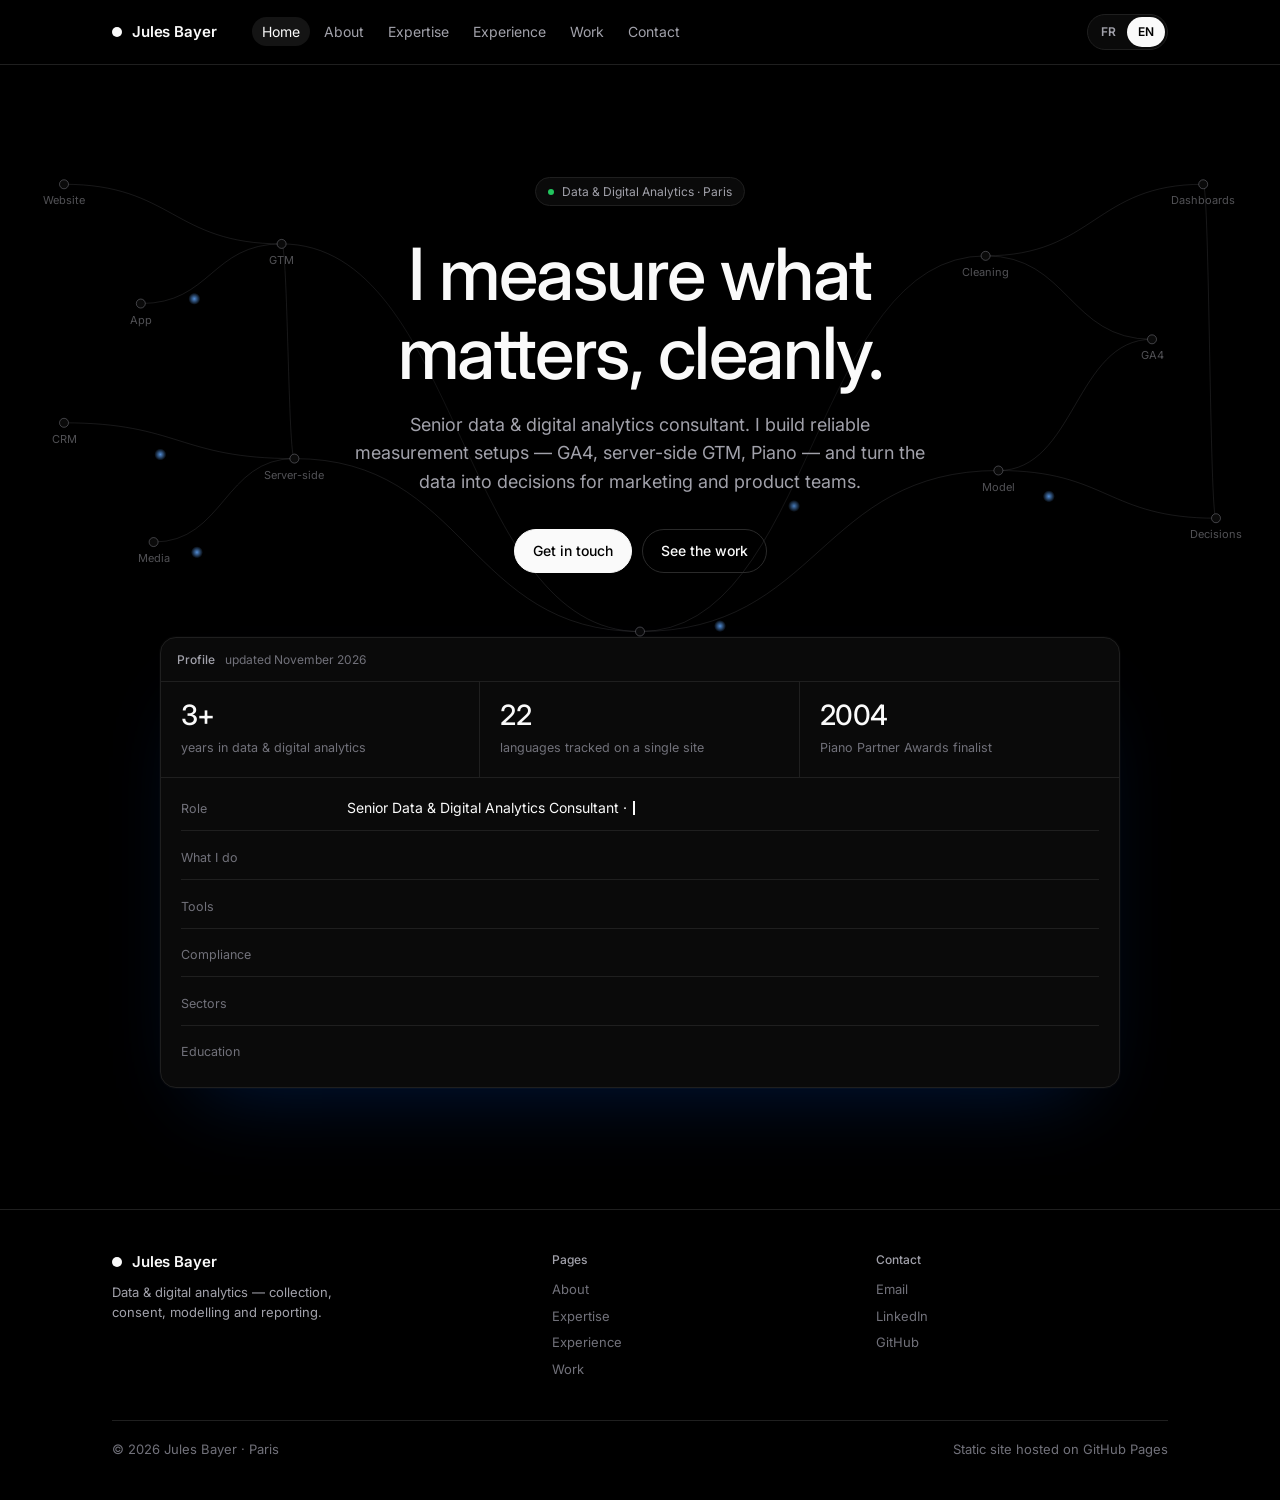
==== index.html @ 244208fe "À propos : explosion de poudre blanche façon Holi Co-Authored-By: Claude Opus 5.5 <noreply@anthropic" ====
<!DOCTYPE html>
<html lang="fr" data-lang="fr">
<head>
<meta charset="utf-8">
<meta name="theme-color" content="#000000">
<meta name="viewport" content="width=device-width, initial-scale=1">
<title>Jules Bayer — Data & Digital Analytics</title>
<meta name="description" content="Jules Bayer, consultant senior Data & Digital Analytics à Paris. GA4, GTM server-side, Piano Analytics, BigQuery, Consent Mode.">
<link rel="preconnect" href="https://fonts.googleapis.com">
<link rel="preconnect" href="https://fonts.gstatic.com" crossorigin>
<link href="https://fonts.googleapis.com/css2?family=Inter:wght@400;500;600&family=JetBrains+Mono:wght@400;500&display=swap" rel="stylesheet">

<style>
  :root{
    --bg:#000; --bg-2:#0a0a0a; --card:#101010; --line:#1f1f1f; --line-2:#2a2a2a;
    --ink:#fafafa; --ink-2:#a1a1aa; --ink-3:#71717a; --accent:#0062FF;
    --font:"Inter",ui-sans-serif,system-ui,-apple-system,"Segoe UI",sans-serif;
    --mono:"JetBrains Mono",ui-monospace,Menlo,monospace;
    --r:16px; --r-sm:10px;
  }
  *{box-sizing:border-box}
  html{scroll-behavior:auto}
  body{margin:0;background:var(--bg);color:var(--ink);font-family:var(--font);font-size:15px;line-height:1.6;-webkit-font-smoothing:antialiased}
  a{color:inherit}
  :focus-visible{outline:2px solid var(--ink);outline-offset:3px;border-radius:4px}
  [data-lang="fr"] .en{display:none !important}
  [data-lang="en"] .fr{display:none !important}

  h1,h2,h3{margin:0;font-weight:500;letter-spacing:-.02em;line-height:1.1}
  h2{font-size:40px;margin-bottom:12px}
  h3{font-size:17px;letter-spacing:-.01em;line-height:1.3}
  p{margin:0 0 14px;max-width:60ch;color:var(--ink-2)}
  .view>p.lead,.sub{font-size:17px;color:var(--ink-2);max-width:56ch;margin-bottom:48px}

  /* layout */
  .site{min-height:100vh;display:flex;flex-direction:column}
  .site>main{flex:1;display:flex}
  .in{max-width:1120px;width:100%;margin:0 auto;padding:0 32px}
  .top{position:sticky;top:0;z-index:10;background:rgba(0,0,0,.8);backdrop-filter:blur(12px);border-bottom:1px solid var(--line)}
  .top .in{height:64px;display:flex;align-items:center;gap:28px}
  .brand{font-weight:600;font-size:15px;letter-spacing:-.01em;display:flex;align-items:center;gap:10px}
  .brand a{text-decoration:none}
  .brand .dot{width:10px;height:10px;border-radius:50%;background:var(--ink)}
  .brand small{display:none}
  .top nav{margin-left:8px}
  nav ul{list-style:none;margin:0;padding:0;display:flex;gap:4px}
  nav a{text-decoration:none;font-size:14px;color:var(--ink-2);padding:6px 10px;border-radius:999px}
  nav a:hover{color:var(--ink);background:var(--bg-2)}
  nav a[aria-current]{color:var(--ink);background:#141414}
  .top .lang{margin-left:auto}
  .lang{display:inline-flex;border:1px solid var(--line);border-radius:999px;padding:2px;background:var(--bg-2)}
  .lang button{font:inherit;font-size:12px;font-weight:600;border:0;background:transparent;padding:5px 11px;border-radius:999px;cursor:pointer;color:var(--ink-2)}
  .lang button[aria-pressed="true"]{background:var(--ink);color:#000}
  .burger{display:none;background:none;border:1px solid var(--line);color:var(--ink);font:inherit;font-size:13px;padding:6px 12px;border-radius:999px;cursor:pointer}
  .rail-foot{display:none}

  .view{display:none;max-width:1120px;width:100%;margin:0 auto;padding:88px 32px 120px}
  .view.on{display:block;animation:fade .25s ease}
  @keyframes fade{from{opacity:0;transform:translateY(4px)}to{opacity:1;transform:none}}
  @media (prefers-reduced-motion:reduce){.view.on{animation:none}}

  /* buttons */
  .btn{display:inline-flex;align-items:center;text-decoration:none;font-weight:500;font-size:14px;padding:10px 18px;border-radius:999px;border:1px solid var(--line-2);color:var(--ink);background:transparent;transition:background .15s,border-color .15s}
  .btn:hover{border-color:#3a3a3a;background:var(--bg-2)}
  .btn.primary{background:var(--ink);color:#000;border-color:var(--ink)}
  .btn.primary:hover{background:#e4e4e7;border-color:#e4e4e7}
  .cta{display:flex;gap:10px;flex-wrap:wrap;justify-content:center}

  /* hero (home) */
  .hero{display:flex;flex-direction:column;align-items:center;text-align:center;padding-top:24px}
  .hero h1{font-size:clamp(40px,6vw,72px);max-width:16ch;margin-bottom:18px}
  .hero .lede{font-size:18px;max-width:52ch;margin:0 auto 32px;color:var(--ink-2)}
  .eyebrow{display:inline-flex;align-items:center;gap:8px;font-size:12px;color:var(--ink-2);border:1px solid var(--line);border-radius:999px;padding:4px 12px;margin-bottom:28px;background:var(--bg-2)}
  .eyebrow i{width:6px;height:6px;border-radius:50%;background:#22c55e;display:inline-block}

  /* arrival cascade (first visit only) */
  .intro .hero .eyebrow,.intro .hero h1,.intro .hero .lede,.intro .hero .cta,.intro .hero .product{opacity:0;transform:translateY(14px);animation:cascade .6s cubic-bezier(.2,.7,.2,1) forwards}
  .intro .hero .product{transform:translateY(24px) scale(.985)}
  .intro .hero .eyebrow{animation-delay:.05s}.intro .hero h1{animation-delay:.15s}.intro .hero .lede{animation-delay:.28s}.intro .hero .cta{animation-delay:.38s}.intro .hero .product{animation-delay:.5s}
  @keyframes cascade{to{opacity:1;transform:none}}
  @media (prefers-reduced-motion:reduce){.intro .hero *{animation:none !important;opacity:1 !important;transform:none !important}}
  /* product card = dataLayer console + metric tiles */
  .product{margin:64px auto 0;width:100%;max-width:960px;background:var(--bg-2);border:1px solid var(--line);border-radius:var(--r);overflow:hidden;text-align:left;box-shadow:0 0 0 1px rgba(255,255,255,.02),0 40px 80px -40px rgba(0,98,255,.25)}
  .product .head{display:flex;align-items:center;gap:10px;padding:12px 16px;border-bottom:1px solid var(--line);font-size:12px;color:var(--ink-3)}
  .product .head b{color:var(--ink-2);font-weight:500}
  .product .head .pill{margin-left:auto;border:1px solid var(--line-2);border-radius:999px;padding:2px 9px;color:#22c55e}
  .facts{display:grid;grid-template-columns:repeat(3,1fr);border-bottom:1px solid var(--line);margin:0;padding:0;background:transparent}
  .fact{padding:18px 20px;border-right:1px solid var(--line)}
  .fact:last-child{border-right:0}
  .fact b{display:block;font-size:28px;font-weight:500;letter-spacing:-.02em;line-height:1.1;margin-bottom:4px;font-family:var(--font)}
  .fact span{font-size:12.5px;color:var(--ink-3)}
  .console{margin:0;background:transparent;border:0;border-radius:0;padding:18px 20px;font-family:var(--mono);font-size:12.5px;line-height:1.75;color:#d4d4d8}
  .console .bar{display:none}
  .console .line{white-space:pre-wrap;word-break:break-word;opacity:0;transform:translateY(4px);transition:opacity .35s,transform .35s}
  .console .line.on{opacity:1;transform:none}
  .console .k{color:#7dd3fc}.console .s{color:#e4e4e7}.console .n{color:#fbbf24}.console .c{color:#52525b}
  @media (prefers-reduced-motion:reduce){.console .line{opacity:1;transform:none;transition:none}}

  .feed{padding:8px 20px 14px}
  .row{display:grid;grid-template-columns:150px 1fr;gap:16px;padding:11px 0;border-bottom:1px solid var(--line);font-size:14px;align-items:baseline}
  .row:last-child{border-bottom:0}
  .lab{color:var(--ink-3);font-size:12.5px}
  .val{color:var(--ink);min-height:1.4em}
  .val .caret::after{content:"";display:inline-block;width:2px;height:1em;background:var(--ink);vertical-align:-2px;margin-left:2px;animation:blink 1s steps(2) infinite}
  @keyframes blink{50%{opacity:0}}
  @media (max-width:860px){.row{grid-template-columns:1fr;gap:2px}}
  /* generic cards & grids */
  .skills,.projects{display:grid;grid-template-columns:1fr 1fr;gap:14px}
  .skill,.proj{background:var(--bg-2);border:1px solid var(--line);border-radius:var(--r);padding:24px;display:flex;flex-direction:column;gap:10px}
  .skill p,.proj p{font-size:14px;margin:0}
  .proj.feat{grid-column:1/-1;background:linear-gradient(180deg,#0e0e0e,#0a0a0a)}
  .proj .stack{font-family:var(--mono);font-size:11.5px;color:var(--ink-3);margin-top:auto;padding-top:8px}
  .tags{display:flex;flex-wrap:wrap;gap:6px;list-style:none;margin:4px 0 0;padding:0}
  .tags li{font-size:12px;font-weight:500;padding:4px 10px;border:1px solid var(--line);border-radius:999px;color:var(--ink-2);background:#000}
  .tags li.hi{border-color:#3a3a3a;color:var(--ink);background:#141414}

  /* work timeline as list rows */
  .work{display:flex;flex-direction:column;border:1px solid var(--line);border-radius:var(--r);overflow:hidden;background:var(--bg-2)}
  .job{display:grid;grid-template-columns:170px 1fr;gap:20px;padding:24px;border-bottom:1px solid var(--line)}
  .job:last-child{border-bottom:0}
  .job time{font-size:13px;color:var(--ink-3);padding-top:3px}
  .job .org{color:var(--ink-3);font-weight:400}
  .job ul{margin:10px 0 0;padding-left:16px;color:var(--ink-2);font-size:14px}
  .job li{margin-bottom:5px;max-width:62ch}

  h3.sub{font-size:20px;font-weight:500;margin:48px 0 16px}
  .langs{margin-top:20px;font-size:14px}
  /* page backgrounds */
  .site>main{position:relative;overflow-x:clip}
  .site>main>.view{position:relative;z-index:1}
  #flow{position:absolute;left:0;top:0;width:100%;z-index:0;pointer-events:none;opacity:0;transition:opacity .8s ease}
  body[data-page="home"] #flow{opacity:1}
  #flow-mask{position:absolute;left:0;top:0;width:100%;z-index:0;pointer-events:none;background:radial-gradient(ellipse 34% 55% at 50% 45%,rgba(0,0,0,.85),rgba(0,0,0,0) 75%);display:none}
  body[data-page="home"] #flow-mask{display:block}
  .site>main::before{content:"";position:absolute;inset:0;z-index:0;pointer-events:none;opacity:0;transition:opacity .5s ease;
    background-image:linear-gradient(rgba(255,255,255,.045) 1px,transparent 1px),linear-gradient(90deg,rgba(255,255,255,.045) 1px,transparent 1px);
    background-size:64px 64px;background-position:center top;
    -webkit-mask-image:radial-gradient(ellipse 75% 55% at 50% 0%,#000 25%,transparent 75%);mask-image:radial-gradient(ellipse 75% 55% at 50% 0%,#000 25%,transparent 75%)}
  .site>main::after{content:"";position:absolute;left:0;right:0;top:0;height:420px;z-index:0;pointer-events:none;opacity:0;transition:opacity .5s ease;
    background:radial-gradient(ellipse 50% 70% at 50% 0%,rgba(255,255,255,.06),transparent 70%)}
  body[data-page="expertises"] .site>main::before,body[data-page="parcours"] .site>main::before,body[data-page="realisations"] .site>main::before,body[data-page="contact"] .site>main::before,
  body[data-page="expertises"] .site>main::after,body[data-page="parcours"] .site>main::after,body[data-page="realisations"] .site>main::after,body[data-page="contact"] .site>main::after{opacity:1}

  /* about: white paint burst */
  .about-grid{display:grid;grid-template-columns:1.05fr .95fr;gap:56px;align-items:center}
  .splash{position:relative;aspect-ratio:1;width:100%}
  .splash canvas{position:absolute;left:-22%;top:-22%;width:144%;height:144%;display:block}
  .splash-wrap{position:relative;justify-self:end;width:100%;max-width:460px;margin-top:48px}
  @media (max-width:860px){.about-grid{grid-template-columns:1fr;gap:24px}.splash-wrap{justify-self:center;max-width:320px;order:-1}}
  /* contact */
  .contact p{font-size:20px;color:var(--ink);max-width:40ch}
  .links{list-style:none;margin:28px 0 0;padding:0;display:flex;flex-wrap:wrap;gap:10px}
  .links li a{display:inline-flex;text-decoration:none;font-size:14px;padding:10px 16px;border:1px solid var(--line-2);border-radius:999px;color:var(--ink)}
  .links li a:hover{background:var(--bg-2)}

  .todo{border:1px dashed #3f3f46;color:#a1a1aa;padding:1px 6px;border-radius:6px;font-size:.9em}

  /* footer */
  .foot{border-top:1px solid var(--line);background:#000}
  .foot .in{padding:40px 32px;display:grid;grid-template-columns:1.4fr 1fr 1fr;gap:32px;font-size:13px;color:var(--ink-3)}
  .foot h4{margin:0 0 10px;font-size:12px;font-weight:500;color:var(--ink-2)}
  .foot ul{list-style:none;margin:0;padding:0;display:flex;flex-direction:column;gap:6px}
  .foot a{color:var(--ink-3);text-decoration:none}
  .foot a:hover{color:var(--ink)}
  .foot .brand{margin-bottom:8px;color:var(--ink)}
  .foot .copy{grid-column:1/-1;border-top:1px solid var(--line);padding-top:18px;margin-top:8px;display:flex;justify-content:space-between;flex-wrap:wrap;gap:8px}

  @media (max-width:860px){
    .top .in{gap:12px}
    .burger{display:block;margin-left:auto}
    .top nav{display:none;width:100%;order:4;padding-bottom:12px}
    .top nav.open{display:block}
    .top nav ul{flex-direction:column;gap:2px}
    .top .lang{margin-left:0;order:3}
    .top .in{height:auto;min-height:64px;flex-wrap:wrap;padding-top:12px;padding-bottom:0}
    .view{padding:56px 20px 80px}
    h2{font-size:32px}
    .skills,.projects{grid-template-columns:1fr}
    .proj.feat{grid-column:auto}
    .facts{grid-template-columns:1fr}
    .fact{border-right:0;border-bottom:1px solid var(--line)}
    .job{grid-template-columns:1fr;gap:6px}
    .foot .in{grid-template-columns:1fr 1fr}
  }
</style>

</head>
<body>
<div class="site">
  <header class="top">
    <div class="in">
      <div class="brand"><span class="dot"></span><a href="#home">Jules Bayer</a></div>
      <button class="burger" type="button" aria-label="Menu" aria-expanded="false">Menu</button>
      <nav aria-label="Pages">
        <ul>
          <li><a href="#home"><span class="fr">Accueil</span><span class="en">Home</span></a></li>
          <li><a href="#about"><span class="fr">À propos</span><span class="en">About</span></a></li>
          <li><a href="#expertises"><span class="fr">Expertises</span><span class="en">Expertise</span></a></li>
          <li><a href="#parcours"><span class="fr">Parcours</span><span class="en">Experience</span></a></li>
          <li><a href="#realisations"><span class="fr">Réalisations</span><span class="en">Work</span></a></li>
          <li><a href="#contact">Contact</a></li>
        </ul>
      </nav>
      <div class="lang" role="group" aria-label="Langue / Language">
        <button type="button" data-set="fr" aria-pressed="true">FR</button>
        <button type="button" data-set="en" aria-pressed="false">EN</button>
      </div>
    </div>
  </header>

  <main>
    <canvas id="flow" aria-hidden="true"></canvas><div id="flow-mask" aria-hidden="true"></div>
    <section class="view hero-view" id="home">
      <div class="hero">
        <span class="eyebrow"><i></i>Data & Digital Analytics · Paris</span>
        <h1 class="fr">Je mesure ce qui compte, proprement.</h1>
        <h1 class="en">I measure what matters, cleanly.</h1>
        <p class="lede fr">Consultant senior en data & digital analytics. Je conçois des dispositifs de collecte fiables — GA4, GTM server-side, Piano — et je transforme les données en décisions pour les équipes marketing et produit.</p>
        <p class="lede en">Senior data & digital analytics consultant. I build reliable measurement setups — GA4, server-side GTM, Piano — and turn the data into decisions for marketing and product teams.</p>
        <div class="cta">
          <a class="btn primary" href="#contact"><span class="fr">Me contacter</span><span class="en">Get in touch</span></a>
          <a class="btn" href="#realisations"><span class="fr">Voir les réalisations</span><span class="en">See the work</span></a>
        </div>
        <div class="product">
          <div class="head"><b class="fr">Profil</b><b class="en">Profile</b><span class="fr">mis à jour novembre 2026</span><span class="en">updated November 2026</span></div>
          <div class="facts">
        <div class="fact"><b>3+</b><span class="fr">années en data & digital analytics</span><span class="en">years in data & digital analytics</span></div>
        <div class="fact"><b>22</b><span class="fr">langues trackées sur un même site</span><span class="en">languages tracked on a single site</span></div>
        <div class="fact"><b>2026</b><span class="fr">finaliste Piano Partner Awards</span><span class="en">Piano Partner Awards finalist</span></div>
      </div>
          <div class="feed" aria-label="Profil">
            <div class="row"><span class="lab"><span class="fr">Poste</span><span class="en">Role</span></span><span class="val"><span class="fr">Consultant senior Data & Digital Analytics · Havas Business Science, Paris</span><span class="en">Senior Data & Digital Analytics Consultant · Havas Business Science, Paris</span></span></div>
            <div class="row"><span class="lab"><span class="fr">Ce que je fais</span><span class="en">What I do</span></span><span class="val"><span class="fr">Je mets en place la mesure des sites et campagnes, et je la rends fiable</span><span class="en">I set up website and campaign measurement, and make it reliable</span></span></div>
            <div class="row"><span class="lab"><span class="fr">Outils</span><span class="en">Tools</span></span><span class="val"><span class="fr">Google Analytics 4, Google Tag Manager (client et serveur), Piano Analytics, BigQuery, Looker Studio</span><span class="en">Google Analytics 4, Google Tag Manager (client and server), Piano Analytics, BigQuery, Looker Studio</span></span></div>
            <div class="row"><span class="lab"><span class="fr">Conformité</span><span class="en">Compliance</span></span><span class="val"><span class="fr">Gestion du consentement (RGPD) avec OneTrust, Didomi, Axeptio</span><span class="en">Consent management (GDPR) with OneTrust, Didomi, Axeptio</span></span></div>
            <div class="row"><span class="lab"><span class="fr">Secteurs</span><span class="en">Sectors</span></span><span class="val"><span class="fr">Automobile, ameublement, e-commerce, logistique, finance, service public</span><span class="en">Automotive, home furnishing, e-commerce, logistics, finance, public services</span></span></div>
            <div class="row"><span class="lab"><span class="fr">Formation</span><span class="en">Education</span></span><span class="val"><span class="fr">MSc AI for Business Transformation · SKEMA Business School & ESIEA</span><span class="en">MSc in AI for Business Transformation · SKEMA Business School & ESIEA</span></span></div>
          </div>
        </div>
      </div>
    </section>
    <section class="view" id="about">
      <div class="about-grid">
        <div>
          <h2 class="fr">À propos</h2><h2 class="en">About</h2>
      <p class="fr">Consultant en digital analytics chez Havas Business Science, j'accompagne des marques dans la mesure et l'optimisation de leur performance digitale : de l'implémentation du tracking (GA4, GTM, Piano) à la modélisation des données (BigQuery, Python) et à la visualisation des KPIs (Looker Studio).</p>
      <p class="en">Digital analytics consultant at Havas Business Science, I help brands measure and improve their digital performance: from tracking implementation (GA4, GTM, Piano) to data modelling (BigQuery, Python) and KPI dashboards (Looker Studio).</p>
      <p class="fr">Ce qui m'anime : rendre une donnée marketing assez fiable pour qu'on puisse prendre une décision dessus — et le prouver, par exemple avec des tests d'incrémentalité plutôt que des corrélations.</p>
      <p class="en">What drives me: making marketing data trustworthy enough to act on — and proving it, with incrementality tests rather than correlations.</p>
      <p class="fr">Avant Havas, j'ai été data analyst et ingénieur big data chez Bouygues Telecom (pipelines PySpark et Airflow, supervision du trafic réseau), après des expériences de business analyst à Bruxelles et de data analyst à Paris.</p>
      <p class="en">Before Havas, I was a data analyst and big data engineer at Bouygues Telecom (PySpark and Airflow pipelines, network traffic monitoring), after roles as a business analyst in Brussels and a data analyst in Paris.</p>
        </div>
        <div class="splash-wrap" aria-hidden="true">
          <div class="splash"><canvas id="paint"></canvas></div>
        </div>
      </div>
    </section>
    <section class="view" id="expertises">
      <h2 class="fr">Expertises</h2><h2 class="en">Expertise</h2>
      <div class="skills">
        <div class="skill">
          <h3 class="fr">Collecte & tagging</h3><h3 class="en">Collection & tagging</h3>
          <p class="fr">Plans de taggage, dataLayer, sites multilingues, infrastructure server-side sur GCP ou Addingwell, automatisation de l'implémentation en Apps Script.</p>
          <p class="en">Tagging plans, dataLayer design, multilingual sites, server-side infrastructure on GCP or Addingwell, implementation automated with Apps Script.</p>
          <ul class="tags"><li>GTM</li><li class="hi">GTM server-side</li><li>Addingwell</li><li>Tag Gateway</li><li>Apps Script</li><li>JavaScript</li></ul>
        </div>
        <div class="skill">
          <h3 class="fr">Consentement & conformité</h3><h3 class="en">Consent & compliance</h3>
          <p class="fr">Consent Mode v2, intégration de CMP, mesure exemptée de consentement, API de conversion Meta et TikTok, sensibilisation des équipes au RGPD.</p>
          <p class="en">Consent Mode v2, CMP integration, consent-exempt measurement, Meta and TikTok conversion APIs, GDPR guidance for client teams.</p>
          <ul class="tags"><li class="hi">Consent Mode v2</li><li>OneTrust</li><li>Didomi</li><li>Axeptio</li><li>Meta CAPI</li><li>TikTok Events API</li></ul>
        </div>
        <div class="skill">
          <h3 class="fr">Analyse & modélisation</h3><h3 class="en">Analysis & modelling</h3>
          <p class="fr">Exports GA4 vers BigQuery, nettoyage SQL, pipelines Python et GCP, mesure d'impact par tests d'incrémentalité.</p>
          <p class="en">GA4 to BigQuery exports, SQL data cleaning, Python and GCP pipelines, impact measurement through incrementality tests.</p>
          <ul class="tags"><li>GA4 360</li><li>Piano Analytics</li><li>Matomo</li><li class="hi">BigQuery</li><li>SQL</li><li>Python</li><li>PySpark</li><li>Airflow</li></ul>
        </div>
        <div class="skill">
          <h3 class="fr">Restitution & pilotage</h3><h3 class="en">Reporting & steering</h3>
          <p class="fr">Dashboards de funnels, sessions, navigation et attribution des campagnes médias ; suivi du ROAS ; vulgarisation des résultats pour les équipes marketing.</p>
          <p class="en">Dashboards for funnels, sessions, navigation and media attribution; ROAS tracking; results explained in plain terms to marketing teams.</p>
          <ul class="tags"><li>Looker Studio</li><li>Superset</li><li>Google Ads</li><li>Campaign Manager</li><li>Meta / TikTok</li></ul>
        </div>
      </div>
    </section>
    <section class="view" id="parcours">
      <h2 class="fr">Parcours</h2><h2 class="en">Experience</h2>
      <div class="work">
        <article class="job">
          <time><span class="fr">2024 — aujourd'hui</span><span class="en">2024 — present</span></time>
          <div>
            <h3><span class="fr">Consultant senior Data & Digital Analytics</span><span class="en">Senior Data & Digital Analytics Consultant</span> <span class="org">· Havas Business Science, Puteaux</span></h3>
            <ul>
              <li class="fr">Implémentation d'outils analytics (GA4, Matomo, Piano Analytics) via plans de taggage et GTM client et server-side : parcours, funnels de conversion, performance des campagnes.</li>
              <li class="en">Analytics implementation (GA4, Matomo, Piano Analytics) through tagging plans and client- and server-side GTM: user journeys, conversion funnels, campaign performance.</li>
              <li class="fr">Intégration des pixels et API de conversion publicitaires (Meta, TikTok, Campaign Manager) pour le suivi du ROAS et l'attribution.</li>
              <li class="en">Ad pixel and conversion API integration (Meta, TikTok, Campaign Manager) for ROAS tracking and attribution.</li>
              <li class="fr">Pipelines Python et GCP, nettoyage des données dans BigQuery (SQL) avant les dashboards Looker Studio.</li>
              <li class="en">Python and GCP pipelines, BigQuery (SQL) data cleaning ahead of Looker Studio dashboards.</li>
              <li class="fr">Automatisations Python et Apps Script pour accélérer l'implémentation GTM et GA4.</li>
              <li class="en">Python and Apps Script automations to speed up GTM and GA4 implementation.</li>
              <li class="fr">Déploiement de CMP (OneTrust, Axeptio, Didomi) et accompagnement des clients sur le RGPD.</li>
              <li class="en">CMP deployment (OneTrust, Axeptio, Didomi) and GDPR guidance for clients.</li>
              <li class="fr">Projet Piano Analytics finaliste aux Piano Partner Awards 2026.</li>
              <li class="en">Piano Analytics project shortlisted at the Piano Partner Awards 2026.</li>
            </ul>
          </div>
        </article>
        <article class="job">
          <time><span class="fr">Mai — oct. 2023</span><span class="en">May — Oct 2023</span></time>
          <div>
            <h3><span class="fr">Data Analyst / Ingénieur Big Data</span><span class="en">Data Analyst / Big Data Engineer</span> <span class="org">· Bouygues Telecom, Paris</span></h3>
            <ul>
              <li class="fr">Dashboards Superset et Redash pour surveiller le trafic réseau B2B et B2C et anticiper les saturations.</li>
              <li class="en">Superset and Redash dashboards to monitor B2B and B2C network traffic and anticipate saturation.</li>
              <li class="fr">Pipelines ETL (PySpark, Airflow) alimentant des tables SQL en temps réel, sur des millions de lignes par jour.</li>
              <li class="en">ETL pipelines (PySpark, Airflow) feeding SQL tables in real time, millions of rows a day.</li>
            </ul>
          </div>
        </article>
        <article class="job">
          <time><span class="fr">Août — déc. 2021</span><span class="en">Aug — Dec 2021</span></time>
          <div>
            <h3><span class="fr">Business Analyst</span><span class="en">Business Analyst</span> <span class="org">· Vadis Technologies, Bruxelles</span></h3>
            <ul>
              <li class="fr">Étude de marché concurrentielle et création de KPIs prédictifs de faillite.</li>
              <li class="en">Competitive market study and predictive bankruptcy KPIs.</li>
              <li class="fr">Tests produit, détection de bugs et propositions de correctifs.</li>
              <li class="en">Product testing, bug detection and fix proposals.</li>
            </ul>
          </div>
        </article>
        <article class="job">
          <time><span class="fr">Janv. — juin 2021</span><span class="en">Jan — Jun 2021</span></time>
          <div>
            <h3><span class="fr">Data Analyst</span><span class="en">Data Analyst</span> <span class="org">· iNex Circular, Paris</span></h3>
            <ul>
              <li class="fr">Pipelines Airflow, extraction SQL et transformation Python pour des KPIs prédictifs de production de déchets.</li>
              <li class="en">Airflow pipelines, SQL extraction and Python transformation for predictive waste-production KPIs.</li>
              <li class="fr">Tableaux de bord Tableau.</li>
              <li class="en">Tableau dashboards.</li>
            </ul>
          </div>
        </article>
      </div>
      <h3 class="sub fr">Formation</h3><h3 class="sub en">Education</h3>
      <div class="work">
        <article class="job">
          <time><span class="fr">2022 — 2023</span><span class="en">2022 — 2023</span></time>
          <div>
            <h3><span class="fr">MSc AI for Business Transformation</span><span class="en">MSc in AI for Business Transformation</span> <span class="org">· SKEMA Business School & ESIEA, Paris</span></h3>
          </div>
        </article>
        <article class="job">
          <time><span class="fr">2022</span><span class="en">2022</span></time>
          <div>
            <h3><span class="fr">Échange universitaire</span><span class="en">Exchange semester</span> <span class="org">· NC State University, Raleigh (États-Unis)</span></h3>
          </div>
        </article>
        <article class="job">
          <time><span class="fr">2019 — 2023</span><span class="en">2019 — 2023</span></time>
          <div>
            <h3><span class="fr">Programme Grande École</span><span class="en">Master in Management (PGE)</span> <span class="org">· SKEMA Business School</span></h3>
          </div>
        </article>
        <article class="job">
          <time><span class="fr">2017 — 2019</span><span class="en">2017 — 2019</span></time>
          <div>
            <h3><span class="fr">DUT Gestion des entreprises et des administrations</span><span class="en">DUT in Business Administration</span> <span class="org">· IUT de Sceaux, Université Paris-Saclay</span></h3>
          </div>
        </article>
      </div>
      <p class="langs fr">Langues : français (natif), anglais (TOEIC 910).</p>
      <p class="langs en">Languages: French (native), English (TOEIC 910).</p>
    </section>
    <section class="view" id="realisations">
      <h2 class="fr">Réalisations</h2><h2 class="en">Selected work</h2>
      <div class="projects">
        <article class="proj feat">
          <h3 class="fr">Constructeur automobile — taggage et tracking d'un site en 22 langues</h3>
          <h3 class="en">Car manufacturer — tagging and tracking a site in 22 languages</h3>
          <p class="fr">Un seul plan de taggage et un dataLayer commun déployés sur les 22 versions linguistiques du site, pour que chaque marché remonte les mêmes données.</p>
          <p class="en">One tagging plan and a shared dataLayer rolled out across the site's 22 language versions, so every market reports the same data.</p>
          <div class="stack">GTM · GA4 · dataLayer</div>
        </article>
        <article class="proj">
          <h3 class="fr">Enseigne d'ameublement — migration CAPI Meta et TikTok</h3>
          <h3 class="en">Home furnishing retailer — Meta and TikTok CAPI migration</h3>
          <p class="fr">Passage du suivi des conversions des pixels navigateur aux API de conversion Meta et TikTok, pour une remontée des ventes plus fiable vers les plateformes médias.</p>
          <p class="en">Moved conversion tracking from browser pixels to the Meta and TikTok conversion APIs, for more reliable sales data in the ad platforms.</p>
          <div class="stack">Meta CAPI · TikTok Events API · GTM server-side</div>
        </article>
        <article class="proj">
          <h3 class="fr">E-commerce de boissons — tracking server-side en un temps record</h3>
          <h3 class="en">Drinks e-commerce — server-side tracking in record time</h3>
          <p class="fr">Mise en place du tracking server-side sur Addingwell en très peu de temps, grâce à un processus d'automatisation en Apps Script qui accélère la configuration GTM.</p>
          <p class="en">Server-side tracking set up on Addingwell in very little time, thanks to an Apps Script automation process that speeds up GTM configuration.</p>
          <div class="stack">Addingwell · GTM server-side · Apps Script</div>
        </article>
        <article class="proj">
          <h3 class="fr">Groupe logistique — Piano Analytics exempté de consentement</h3>
          <h3 class="en">Logistics group — consent-exempt Piano Analytics</h3>
          <p class="fr">Configuration de Piano Analytics en mode exempté, conforme aux critères de la CNIL, pour mesurer l'audience sans dépendre du taux d'acceptation des cookies.</p>
          <p class="en">Piano Analytics configured in exempt mode, in line with CNIL criteria, to measure audience without depending on cookie consent rates.</p>
          <div class="stack">Piano Analytics · CMP · RGPD</div>
        </article>
        <article class="proj">
          <h3 class="fr">Pipeline BigQuery de nettoyage avant dashboard</h3>
          <h3 class="en">BigQuery cleaning pipeline ahead of dashboards</h3>
          <p class="fr">Pipeline SQL dans BigQuery qui nettoie et structure les données brutes avant leur restitution dans Looker Studio, pour des dashboards fiables.</p>
          <p class="en">SQL pipeline in BigQuery that cleans and structures raw data before it reaches Looker Studio, so dashboards can be trusted.</p>
          <div class="stack">BigQuery · SQL · Looker Studio</div>
        </article>
      </div>
    </section>
    <section class="view" id="contact">
      <h2>Contact</h2>
      <p class="fr">Un projet, une question sur une implémentation, un échange sur la mesure ? Écrivez-moi.</p>
      <p class="en">A project, a question about an implementation, or a chat about measurement? Write to me.</p>
      <ul class="links">
        <li><a href="mailto:bayerjules@yahoo.fr">bayerjules@yahoo.fr</a></li>
        <li><a href="https://www.linkedin.com/in/julesbayer/" target="_blank" rel="noopener">LinkedIn</a></li>
        <li><a href="https://github.com/jbaypro" target="_blank" rel="noopener">GitHub</a></li>
      </ul>
    </section>
  </main>

  <footer class="foot">
    <div class="in">
      <div>
        <div class="brand"><span class="dot"></span>Jules Bayer</div>
        <p class="fr" style="font-size:13px;max-width:34ch">Data & digital analytics — collecte, consentement, modélisation et restitution.</p>
        <p class="en" style="font-size:13px;max-width:34ch">Data & digital analytics — collection, consent, modelling and reporting.</p>
      </div>
      <div>
        <h4>Pages</h4>
        <ul>
          <li><a href="#about"><span class="fr">À propos</span><span class="en">About</span></a></li>
          <li><a href="#expertises"><span class="fr">Expertises</span><span class="en">Expertise</span></a></li>
          <li><a href="#parcours"><span class="fr">Parcours</span><span class="en">Experience</span></a></li>
          <li><a href="#realisations"><span class="fr">Réalisations</span><span class="en">Work</span></a></li>
        </ul>
      </div>
      <div>
        <h4>Contact</h4>
        <ul>
          <li><a href="mailto:bayerjules@yahoo.fr">Email</a></li>
          <li><a href="https://www.linkedin.com/in/julesbayer/" target="_blank" rel="noopener">LinkedIn</a></li>
          <li><a href="https://github.com/jbaypro" target="_blank" rel="noopener">GitHub</a></li>
        </ul>
      </div>
      <div class="copy"><span>© 2026 Jules Bayer · Paris</span><span class="fr">Site statique hébergé sur GitHub Pages</span><span class="en">Static site hosted on GitHub Pages</span></div>
    </div>
  </footer>
</div>

<script>
  // Language switch
  const root = document.documentElement;
  const buttons = document.querySelectorAll('.lang button');
  function setLang(l){
    root.dataset.lang = l; root.lang = l;
    buttons.forEach(b => b.setAttribute('aria-pressed', String(b.dataset.set === l)));
    try { localStorage.setItem('lang', l); } catch(e){}
  }
  buttons.forEach(b => b.addEventListener('click', () => setLang(b.dataset.set)));
  let saved = null;
  try { saved = localStorage.getItem('lang'); } catch(e){}
  if (!saved) saved = (navigator.language || 'fr').toLowerCase().startsWith('fr') ? 'fr' : 'en';
  setLang(saved);


  // ---------- Home: data-flow graph ----------
  const Flow = (() => {
    const cv = document.getElementById('flow'), mask = document.getElementById('flow-mask'), ctx = cv.getContext('2d');
    const reduce = matchMedia('(prefers-reduced-motion: reduce)').matches;
    let W=0,H=0,raf=null,nodes=[],edges=[],pk=[],running=false,showLabels=true;
    const L = {
      fr:{site:'Site web',app:'App',crm:'CRM',ads:'Médias',gtm:'GTM',sgtm:'Server-side',bq:'BigQuery',clean:'Nettoyage',model:'Modèle',dash:'Dashboards',ga4:'GA4',dec:'Décisions'},
      en:{site:'Website',app:'App',crm:'CRM',ads:'Media',gtm:'GTM',sgtm:'Server-side',bq:'BigQuery',clean:'Cleaning',model:'Model',dash:'Dashboards',ga4:'GA4',dec:'Decisions'}};
    const layout = [['site',.05,.20],['app',.11,.40],['crm',.05,.60],['ads',.12,.80],['gtm',.22,.30],['sgtm',.23,.66],['bq',.50,.95],
                    ['clean',.77,.32],['model',.78,.68],['dash',.94,.20],['ga4',.90,.46],['dec',.95,.76]];
    const E = [['site','gtm'],['app','gtm'],['crm','sgtm'],['ads','sgtm'],['gtm','sgtm'],['gtm','bq'],['sgtm','bq'],['bq','clean'],['bq','model'],['clean','dash'],['clean','ga4'],['model','ga4'],['model','dec'],['dash','dec']];
    function size(){
      const main = cv.parentElement, card = document.querySelector('#home .product');
      if (!card || !card.offsetParent) return;
      const DPR = Math.min(2, devicePixelRatio||1);
      W = main.clientWidth;
      H = Math.max(360, card.getBoundingClientRect().top - main.getBoundingClientRect().top + 24);
      cv.style.height = mask.style.height = H + 'px';
      cv.width = W*DPR; cv.height = H*DPR; ctx.setTransform(DPR,0,0,DPR,0,0);
      showLabels = W >= 900;
      const by = {};
      nodes = layout.map(([id,x,y]) => (by[id] = {id, x:x*W, y:y*H}));
      edges = E.map(([a,b]) => [by[a], by[b]]);
    }
    function point(a,b,t){ const mx=(a.x+b.x)/2,u=1-t; return [u*u*u*a.x+3*u*u*t*mx+3*u*t*t*mx+t*t*t*b.x, u*u*u*a.y+3*u*u*t*a.y+3*u*t*t*b.y+t*t*t*b.y]; }
    function draw(){
      ctx.clearRect(0,0,W,H);
      ctx.lineWidth = 1;
      for (const [a,b] of edges){ const mx=(a.x+b.x)/2; ctx.strokeStyle='rgba(161,161,170,.15)'; ctx.beginPath(); ctx.moveTo(a.x,a.y); ctx.bezierCurveTo(mx,a.y,mx,b.y,b.x,b.y); ctx.stroke(); }
      if (!reduce && Math.random() < .1) pk.push({e:edges[Math.floor(Math.random()*edges.length)], t:0, s:.005+Math.random()*.006});
      for (let i=pk.length-1;i>=0;i--){
        const p=pk[i]; p.t+=p.s; if (p.t>=1){ pk.splice(i,1); continue; }
        const [x,y]=point(p.e[0],p.e[1],p.t), g=ctx.createRadialGradient(x,y,0,x,y,6);
        g.addColorStop(0,'rgba(96,165,250,.85)'); g.addColorStop(1,'rgba(96,165,250,0)');
        ctx.fillStyle=g; ctx.beginPath(); ctx.arc(x,y,6,0,7); ctx.fill();
      }
      const lab = L[document.documentElement.dataset.lang] || L.fr;
      ctx.font='11px Inter, system-ui, sans-serif'; ctx.textAlign='center';
      for (const n of nodes){
        ctx.fillStyle='#0a0a0a'; ctx.strokeStyle='rgba(161,161,170,.38)'; ctx.beginPath(); ctx.arc(n.x,n.y,4.5,0,7); ctx.fill(); ctx.stroke();
        if (showLabels){ ctx.fillStyle='rgba(161,161,170,.5)'; ctx.fillText(lab[n.id], n.x, n.y+20); }
      }
    }
    function loop(){ draw(); raf = (running && !reduce && !document.hidden) ? requestAnimationFrame(loop) : null; }
    addEventListener('resize', () => { if (running){ size(); if (!raf) loop(); } });
    document.addEventListener('visibilitychange', () => { if (running && !document.hidden && !raf) loop(); });
    return {
      start(){ running = true; requestAnimationFrame(() => { size(); if (!raf) loop(); }); },
      stop(){ running = false; if (raf) cancelAnimationFrame(raf); raf = null; }
    };
  })();

  // ---------- About: white powder explosion (Holi style) ----------
  const Paint = (() => {
    const cv = document.getElementById('paint'), ctx = cv.getContext('2d');
    const reduce = matchMedia('(prefers-reduced-motion: reduce)').matches;
    let S = 0, DPR = 1, raf = null, layers = null;
    const R = (a, b) => a + Math.random() * (b - a);
    const gauss = () => { let u = 0, v = 0; while (!u) u = Math.random(); while (!v) v = Math.random(); return Math.sqrt(-2 * Math.log(u)) * Math.cos(2 * Math.PI * v); };
    function mk() { const c = document.createElement('canvas'); c.width = c.height = Math.round(S * DPR); const x = c.getContext('2d'); x.setTransform(DPR, 0, 0, DPR, 0, 0); return [c, x]; }
    function puff(x, cx, cy, r, a) { const g = x.createRadialGradient(cx, cy, 0, cx, cy, r); g.addColorStop(0, `rgba(255,255,255,${a})`); g.addColorStop(1, 'rgba(255,255,255,0)'); x.fillStyle = g; x.beginPath(); x.arc(cx, cy, r, 0, 7); x.fill(); }
    function build() {
      const c = S / 2, unit = S / 3.05;
      const L = [mk(), mk(), mk()];                 // 0 core, 1 plumes, 2 tips
      L.forEach(([, x]) => x.globalCompositeOperation = 'lighter');
      const grain = (x, px, py, r, a) => { x.fillStyle = `rgba(255,255,255,${a})`; x.fillRect(px - r / 2, py - r / 2, r, r); };
      // plumes
      const nRays = 18;
      for (let i = 0; i < nRays; i++) {
        const ang = i / nRays * Math.PI * 2 + R(-.16, .16);
        const len = unit * R(.62, 1.08), width = unit * R(.045, .1);
        const subs = Array.from({ length: 3 }, () => ({ da: R(-.06, .06), off: R(-.5, .5) * width, k: R(.6, 1.1), l: R(.75, 1) }));
        for (const sb of subs) {
          const a2 = ang + sb.da, cos = Math.cos(a2), sin = Math.sin(a2), ll = len * sb.l;
          const n = Math.round(ll / unit * 1700);
          // soft body
          for (let j = 0; j < 22; j++) {
            const f = Math.random(), d = ll * f, lat = gauss() * width * .4 * (.3 + f);
            puff(L[1][1], c + cos * d - sin * (lat + sb.off * f), c + sin * d + cos * (lat + sb.off * f), width * (.5 + f * 1.3) * sb.k, .045);
          }
          // grains
          for (let j = 0; j < n; j++) {
            const f = Math.pow(Math.random(), .85), d = ll * f;
            const lat = gauss() * width * (.22 + f * .85) * sb.k + sb.off * f;
            const px = c + cos * d - sin * lat, py = c + sin * d + cos * lat;
            grain(f > .82 ? L[2][1] : L[1][1], px, py, R(.6, 1.7), R(.08, .32) * (1 - f * .5));
          }
          // spray: specks flung past the tip along a thin line
          for (let k = 0, m = Math.round(R(6, 16)); k < m; k++) {
            const d = ll * R(1, 1.38), lat = gauss() * width * .35;
            const x = L[2][1]; x.fillStyle = `rgba(255,255,255,${R(.45, .95)})`;
            x.beginPath(); x.arc(c + cos * d - sin * lat, c + sin * d + cos * lat, R(.6, 2.2), 0, 7); x.fill();
          }
        }
      }
      // core: bright cloud
      const cx = L[0][1];
      puff(cx, c, c, unit * .38, .5); puff(cx, c, c, unit * .2, .55);
      for (let j = 0; j < 9000; j++) { const rr = Math.abs(gauss()) * unit * .17, a = R(0, Math.PI * 2); grain(cx, c + Math.cos(a) * rr, c + Math.sin(a) * rr, R(.6, 1.8), R(.1, .35)); }
      // loose dust
      for (let j = 0; j < 1400; j++) { const rr = unit * Math.pow(Math.random(), .55) * 1.2, a = R(0, Math.PI * 2); grain(L[2][1], c + Math.cos(a) * rr, c + Math.sin(a) * rr, R(.4, 1.1), R(.04, .16)); }
      layers = L.map(([el]) => el);
    }
    function size() { const r = cv.getBoundingClientRect(); DPR = Math.min(2, devicePixelRatio || 1); S = r.width; cv.width = cv.height = Math.round(S * DPR); ctx.setTransform(DPR, 0, 0, DPR, 0, 0); }
    const expo = t => { t = Math.max(0, Math.min(1, t)); return t === 1 ? 1 : 1 - Math.pow(2, -10 * t); };
    function frame(t) {
      const c = S / 2;
      ctx.clearRect(0, 0, S, S);
      [[0, 0, .1], [1, .04, .12], [2, .1, .05]].forEach(([i, delay, from]) => {
        const e = expo((t - delay) / (1 - delay)); if (e <= 0) return;
        const sc = from + (1 - from) * e;
        ctx.save(); ctx.globalAlpha = Math.min(1, e * 1.8); ctx.translate(c, c); ctx.scale(sc, sc); ctx.drawImage(layers[i], -c, -c, S, S); ctx.restore();
      });
    }
    return {
      burst() {
        requestAnimationFrame(() => {
          size(); if (!S) return;
          build();
          if (raf) cancelAnimationFrame(raf);
          if (reduce) { frame(1); return; }
          const t0 = performance.now(), dur = 1400;
          const step = now => { const t = Math.max(0, (now - t0) / dur); frame(t); raf = t < 1 ? requestAnimationFrame(step) : null; };
          raf = requestAnimationFrame(step);
        });
      }
    };
  })();

  // Page routing on hash
  const views = document.querySelectorAll('.view');
  const links = document.querySelectorAll('.top nav a');
  const nav = document.querySelector('.top nav');
  const burger = document.querySelector('.burger');
  const ids = [...views].map(v => v.id);
  function show(){
    let id = location.hash.replace('#','');
    if (!ids.includes(id)) id = 'home';
    views.forEach(v => v.classList.toggle('on', v.id === id));
    links.forEach(a => a.toggleAttribute('aria-current', a.getAttribute('href') === '#' + id));
    nav.classList.remove('open'); burger.setAttribute('aria-expanded','false');
    window.scrollTo({top:0, behavior:'auto'});
    document.body.dataset.page = id;
    if (id === 'home') { revealConsole(); Flow.start(); } else Flow.stop();
    if (id === 'about') Paint.burst();
  }
  burger.addEventListener('click', () => {
    const open = nav.classList.toggle('open'); burger.setAttribute('aria-expanded', String(open));
  });
  window.addEventListener('hashchange', show);

  // Arrival animation (once per visit): typewriter on the profile rows + count-up on the tiles
  let revealed = false;
  function revealConsole(){
    if (revealed) return; revealed = true;
    const reduce = matchMedia('(prefers-reduced-motion: reduce)').matches;
    document.body.classList.add('intro');
    const vals = [...document.querySelectorAll('.feed .val > span')];
    vals.forEach(sp => { sp.dataset.t = sp.textContent; if (!reduce) sp.textContent = ''; });
    if (!reduce) {
      let t = 1000;
      document.querySelectorAll('.feed .row').forEach(row => {
        const spans = row.querySelectorAll('.val > span');
        const len = Math.max(...[...spans].map(x => x.dataset.t.length));
        const dur = Math.min(1100, len * 14);
        setTimeout(() => {
          spans.forEach(sp => sp.classList.add('caret'));
          const start = performance.now();
          const step = now => {
            const p = Math.min(1, (now - start) / dur);
            spans.forEach(sp => sp.textContent = sp.dataset.t.slice(0, Math.floor(sp.dataset.t.length * p)));
            if (p < 1) requestAnimationFrame(step); else spans.forEach(sp => sp.classList.remove('caret'));
          };
          requestAnimationFrame(step);
        }, t);
        t += dur + 140;
      });
      document.querySelectorAll('.fact b').forEach(b => {
        const target = b.textContent.trim(); const num = parseInt(target.replace(/\D/g,''),10); const suffix = target.replace(/[0-9]/g,'');
        if (isNaN(num)) return;
        b.textContent = '0'+suffix;
        setTimeout(() => {
          const start = performance.now(), dur = 1200;
          const step = now => { const p = Math.min(1,(now-start)/dur); const e = 1-Math.pow(1-p,3); b.textContent = Math.round(num*e)+suffix; if (p<1) requestAnimationFrame(step); };
          requestAnimationFrame(step);
        }, 700);
      });
    }
  }
  show();
</script>
</body>
</html>
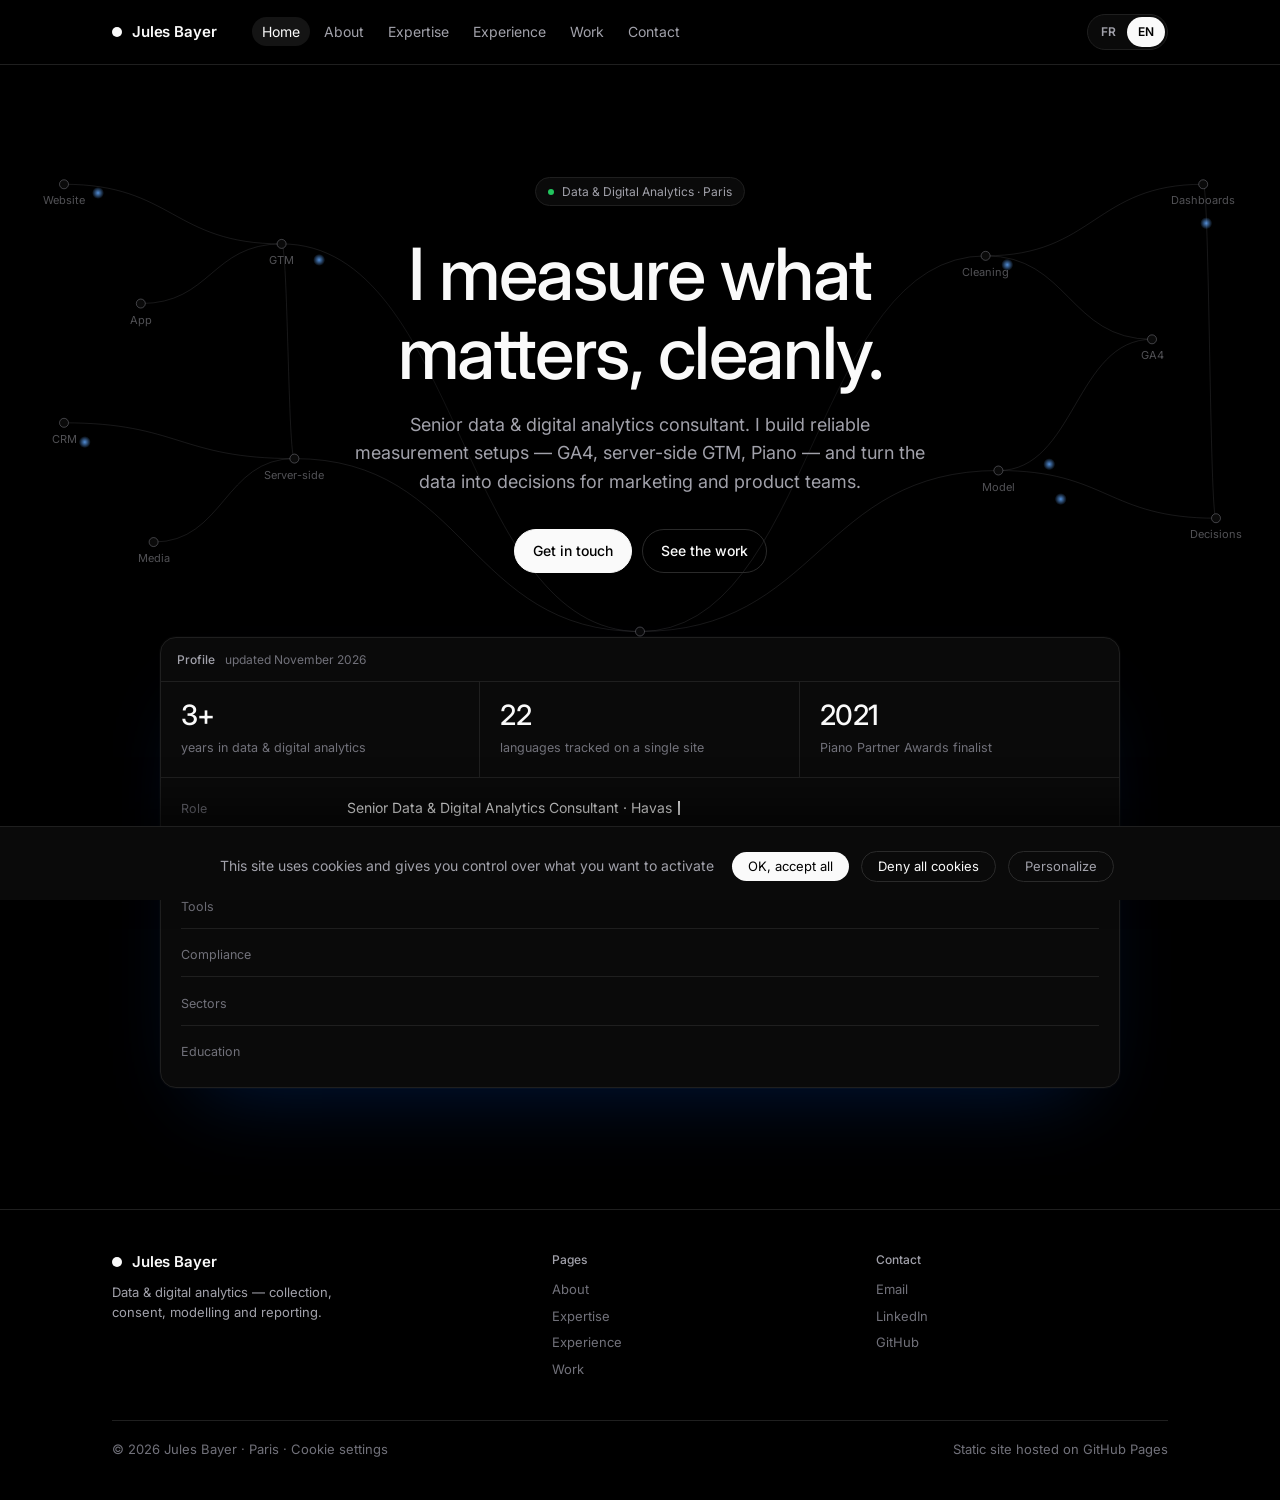
==== commit 7f4fbf56: "GTM-PG57T4KN + CMP tarteaucitron auto-hébergée avec Consent Mode v2, événements dataLayer Co-Authore" ====
--- a/index.html
+++ b/index.html
@@ -1,6 +1,68 @@
 <!DOCTYPE html>
 <html lang="fr" data-lang="fr">
 <head>
+<!-- 0. Google Consent Mode v2 : valeurs par défaut posées en tout premier, avant GTM et tarteaucitron -->
+<script>
+  window.dataLayer = window.dataLayer || [];
+  function gtag(){dataLayer.push(arguments);}
+  gtag('consent', 'default', {
+    ad_storage: 'denied',
+    analytics_storage: 'denied',
+    ad_user_data: 'denied',
+    ad_personalization: 'denied',
+    functionality_storage: 'granted',
+    security_storage: 'granted',
+    wait_for_update: 800
+  });
+</script>
+<!-- 1. Consentement : tarteaucitron 1.37.0 (auto-hébergé) avec Google Consent Mode v2.
+     Doit rester AVANT GTM : init() pose le consentement par défaut (tout « denied »). -->
+<script>
+  var tarteaucitronForceLanguage = (function () {
+    try { var l = localStorage.getItem('lang'); if (l === 'fr' || l === 'en') return l; } catch (e) {}
+    return (navigator.language || 'fr').toLowerCase().indexOf('fr') === 0 ? 'fr' : 'en';
+  })();
+</script>
+<script src="tarteaucitron/tarteaucitron.min.js"></script>
+<script>
+  tarteaucitron.init({
+    "privacyUrl": "",
+    "bodyPosition": "bottom",
+    "hashtag": "#tarteaucitron",
+    "cookieName": "tarteaucitron",
+    "orientation": "bottom",
+    "groupServices": false,
+    "showDetailsOnClick": true,
+    "serviceDefaultState": "wait",
+    "showAlertSmall": false,
+    "cookieslist": false,
+    "closePopup": false,
+    "showIcon": false,
+    "adblocker": false,
+    "DenyAllCta": true,
+    "AcceptAllCta": true,
+    "highPrivacy": true,
+    "alwaysNeedConsent": false,
+    "handleBrowserDNTRequest": false,
+    "removeCredit": false,
+    "moreInfoLink": true,
+    "useExternalCss": false,
+    "useExternalJs": false,
+    "mandatory": true,
+    "mandatoryCta": false,
+    "googleConsentMode": true,
+    "bingConsentMode": false,
+    "softConsentMode": false,
+    "partnersList": false
+  });
+  (tarteaucitron.job = tarteaucitron.job || []).push('gcmanalyticsstorage');
+</script>
+<!-- 2. Google Tag Manager -->
+<script async src="https://www.googletagmanager.com/gtm.js?id=GTM-PG57T4KN"></script>
+<script>
+  gtag('js', new Date());
+</script>
+<!-- End Google Tag Manager -->
 <meta charset="utf-8">
 <meta name="theme-color" content="#000000">
 <meta name="viewport" content="width=device-width, initial-scale=1">
@@ -147,6 +209,16 @@
   .splash canvas{position:absolute;left:-22%;top:-22%;width:144%;height:144%;display:block}
   .splash-wrap{position:relative;justify-self:end;width:100%;max-width:460px;margin-top:48px}
   @media (max-width:860px){.about-grid{grid-template-columns:1fr;gap:24px}.splash-wrap{justify-self:center;max-width:320px;order:-1}}
+  /* cookie banner (tarteaucitron) */
+  #tarteaucitronRoot #tarteaucitronAlertBig{background:#0a0a0a !important;border-top:1px solid #1f1f1f !important;color:#a1a1aa !important;font-family:var(--font) !important;font-size:14px !important;padding:18px 24px !important;box-shadow:0 -20px 40px rgba(0,0,0,.6) !important}
+  #tarteaucitronRoot #tarteaucitronAlertBig #tarteaucitronDisclaimerAlert{color:#a1a1aa !important;font-family:var(--font) !important;font-size:14px !important}
+  #tarteaucitronRoot #tarteaucitronAlertBig button{font-family:var(--font) !important;font-size:13px !important;border-radius:999px !important;padding:8px 16px !important;margin:6px 4px 0 !important}
+  #tarteaucitronRoot #tarteaucitronPersonalize2{background:#fafafa !important;color:#000 !important}
+  #tarteaucitronRoot #tarteaucitronAllDenied2{background:transparent !important;color:#fafafa !important;border:1px solid #2a2a2a !important}
+  #tarteaucitronRoot #tarteaucitronCloseAlert{background:transparent !important;color:#a1a1aa !important;border:1px solid #2a2a2a !important}
+  #tarteaucitronRoot span[aria-hidden="true"].tarteaucitronCheck::before,#tarteaucitronRoot span[aria-hidden="true"].tarteaucitronCross::before{color:inherit}
+  .cookie-link{background:none;border:0;padding:0;font:inherit;color:var(--ink-3);cursor:pointer}
+  .cookie-link:hover{color:var(--ink)}
   /* contact */
   .contact p{font-size:20px;color:var(--ink);max-width:40ch}
   .links{list-style:none;margin:28px 0 0;padding:0;display:flex;flex-wrap:wrap;gap:10px}
@@ -450,7 +522,7 @@
           <li><a href="https://github.com/jbaypro" target="_blank" rel="noopener">GitHub</a></li>
         </ul>
       </div>
-      <div class="copy"><span>© 2026 Jules Bayer · Paris</span><span class="fr">Site statique hébergé sur GitHub Pages</span><span class="en">Static site hosted on GitHub Pages</span></div>
+      <div class="copy"><span>© 2026 Jules Bayer · Paris · <button type="button" class="cookie-link" onclick="tarteaucitron.userInterface.openPanel()"><span class="fr">Gestion des cookies</span><span class="en">Cookie settings</span></button></span><span class="fr">Site statique hébergé sur GitHub Pages</span><span class="en">Static site hosted on GitHub Pages</span></div>
     </div>
   </footer>
 </div>
@@ -464,7 +536,11 @@
     buttons.forEach(b => b.setAttribute('aria-pressed', String(b.dataset.set === l)));
     try { localStorage.setItem('lang', l); } catch(e){}
   }
-  buttons.forEach(b => b.addEventListener('click', () => setLang(b.dataset.set)));
+  buttons.forEach(b => b.addEventListener('click', () => {
+    setLang(b.dataset.set);
+    window.dataLayer = window.dataLayer || [];
+    dataLayer.push({ event: 'language_switch', language: b.dataset.set });
+  }));
   let saved = null;
   try { saved = localStorage.getItem('lang'); } catch(e){}
   if (!saved) saved = (navigator.language || 'fr').toLowerCase().startsWith('fr') ? 'fr' : 'en';
@@ -600,12 +676,25 @@
     };
   })();
 
+  // Contact clicks (method only, never the address itself)
+  document.addEventListener('click', e => {
+    const a = e.target.closest('a[href]'); if (!a) return;
+    const h = a.getAttribute('href');
+    const method = h.startsWith('mailto:') ? 'email' : h.includes('linkedin.com') ? 'linkedin' : h.includes('github.com') ? 'github' : null;
+    if (!method) return;
+    window.dataLayer = window.dataLayer || [];
+    dataLayer.push({ event: 'contact_click', contact_method: method, link_location: a.closest('footer') ? 'footer' : 'contact_page' });
+  });
+
   // Page routing on hash
   const views = document.querySelectorAll('.view');
   const links = document.querySelectorAll('.top nav a');
   const nav = document.querySelector('.top nav');
   const burger = document.querySelector('.burger');
   const ids = [...views].map(v => v.id);
+  let firstShow = true;
+  if ('scrollRestoration' in history) history.scrollRestoration = 'manual';
+  window.addEventListener('load', () => setTimeout(() => window.scrollTo(0, 0), 0));
   function show(){
     let id = location.hash.replace('#','');
     if (!ids.includes(id)) id = 'home';
@@ -614,6 +703,8 @@
     nav.classList.remove('open'); burger.setAttribute('aria-expanded','false');
     window.scrollTo({top:0, behavior:'auto'});
     document.body.dataset.page = id;
+    if (firstShow) { firstShow = false; } else
+    dataLayer.push({ event: 'virtual_page_view', page_id: id, page_location: location.origin + location.pathname + '#' + id, page_title: 'Jules Bayer · ' + id });
     if (id === 'home') { revealConsole(); Flow.start(); } else Flow.stop();
     if (id === 'about') Paint.burst();
   }
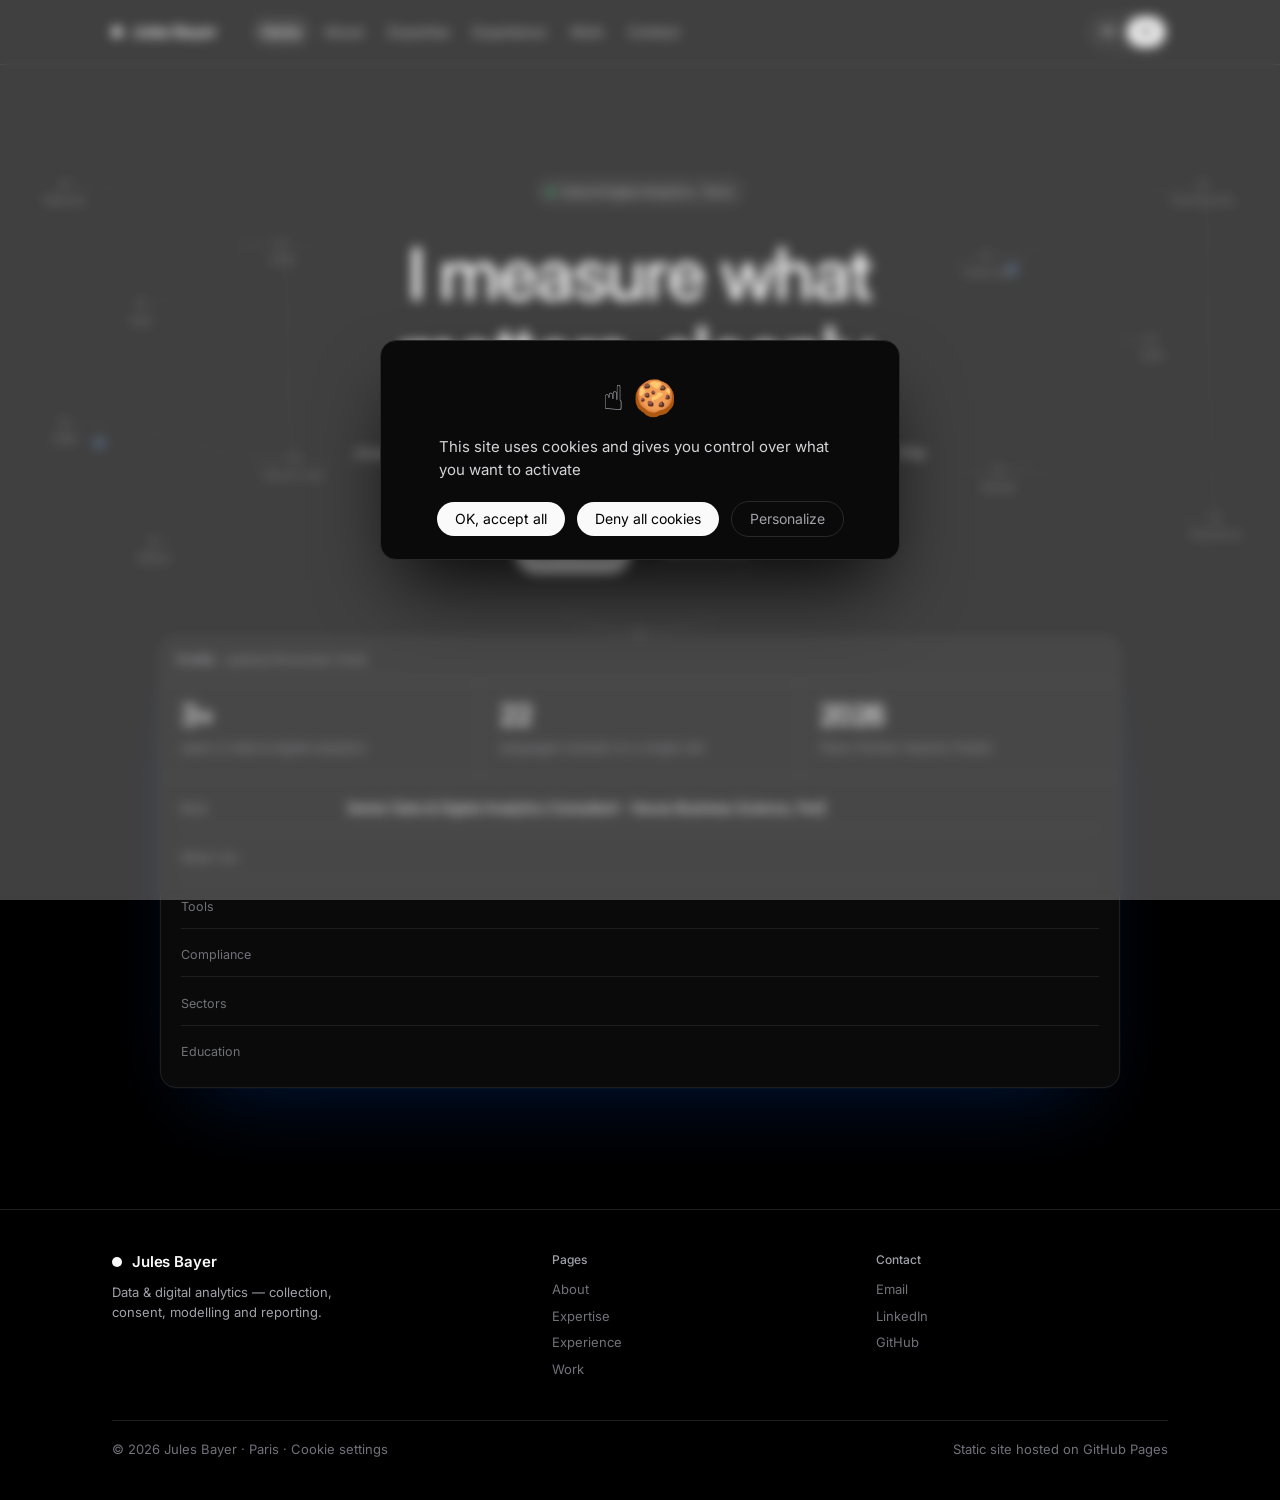
==== commit c0731d35: "CMP centrée et bloquante tant qu'aucun choix n'est fait Co-Authored-By: Claude Opus 5.5 <noreply@ant" ====
--- a/index.html
+++ b/index.html
@@ -30,7 +30,7 @@
     "bodyPosition": "bottom",
     "hashtag": "#tarteaucitron",
     "cookieName": "tarteaucitron",
-    "orientation": "bottom",
+    "orientation": "middle",
     "groupServices": false,
     "showDetailsOnClick": true,
     "serviceDefaultState": "wait",
@@ -209,14 +209,15 @@
   .splash canvas{position:absolute;left:-22%;top:-22%;width:144%;height:144%;display:block}
   .splash-wrap{position:relative;justify-self:end;width:100%;max-width:460px;margin-top:48px}
   @media (max-width:860px){.about-grid{grid-template-columns:1fr;gap:24px}.splash-wrap{justify-self:center;max-width:320px;order:-1}}
-  /* cookie banner (tarteaucitron) */
-  #tarteaucitronRoot #tarteaucitronAlertBig{background:#0a0a0a !important;border-top:1px solid #1f1f1f !important;color:#a1a1aa !important;font-family:var(--font) !important;font-size:14px !important;padding:18px 24px !important;box-shadow:0 -20px 40px rgba(0,0,0,.6) !important}
-  #tarteaucitronRoot #tarteaucitronAlertBig #tarteaucitronDisclaimerAlert{color:#a1a1aa !important;font-family:var(--font) !important;font-size:14px !important}
-  #tarteaucitronRoot #tarteaucitronAlertBig button{font-family:var(--font) !important;font-size:13px !important;border-radius:999px !important;padding:8px 16px !important;margin:6px 4px 0 !important}
+  /* cookie modal (tarteaucitron, centered + blocking until a choice is made) */
+  #tarteaucitronRoot.tarteaucitronBeforeVisible::before{content:"";position:fixed;inset:0;z-index:2147483640;background:rgba(0,0,0,.72);-webkit-backdrop-filter:blur(6px);backdrop-filter:blur(6px)}
+  html:has(#tarteaucitronRoot.tarteaucitronBeforeVisible),body:has(#tarteaucitronRoot.tarteaucitronBeforeVisible){overflow:hidden}
+  #tarteaucitronRoot #tarteaucitronAlertBig{z-index:2147483645 !important;background:#0a0a0a !important;border:1px solid #2a2a2a !important;border-radius:16px !important;color:#a1a1aa !important;font-family:var(--font) !important;font-size:14px !important;padding:28px 28px 22px !important;box-shadow:0 40px 80px -20px rgba(0,0,0,.9) !important;max-width:min(520px,calc(100vw - 32px)) !important;box-sizing:border-box !important}
+  #tarteaucitronRoot #tarteaucitronAlertBig #tarteaucitronDisclaimerAlert{display:block;color:#d4d4d8 !important;font-family:var(--font) !important;font-size:15px !important;line-height:1.55 !important;margin-bottom:14px !important;text-align:left !important}
+  #tarteaucitronRoot #tarteaucitronAlertBig button{font-family:var(--font) !important;font-size:14px !important;border-radius:999px !important;padding:10px 18px !important;margin:6px 4px 0 !important}
   #tarteaucitronRoot #tarteaucitronPersonalize2{background:#fafafa !important;color:#000 !important}
-  #tarteaucitronRoot #tarteaucitronAllDenied2{background:transparent !important;color:#fafafa !important;border:1px solid #2a2a2a !important}
+  #tarteaucitronRoot #tarteaucitronAllDenied2{background:#fafafa !important;color:#000 !important}
   #tarteaucitronRoot #tarteaucitronCloseAlert{background:transparent !important;color:#a1a1aa !important;border:1px solid #2a2a2a !important}
-  #tarteaucitronRoot span[aria-hidden="true"].tarteaucitronCheck::before,#tarteaucitronRoot span[aria-hidden="true"].tarteaucitronCross::before{color:inherit}
   .cookie-link{background:none;border:0;padding:0;font:inherit;color:var(--ink-3);cursor:pointer}
   .cookie-link:hover{color:var(--ink)}
   /* contact */
@@ -676,6 +677,23 @@
     };
   })();
 
+  // Cookie modal: block the page (mouse + keyboard) until a choice is made
+  (function lockUntilChoice(){
+    const site = document.querySelector('.site');
+    const apply = () => {
+      const root = document.getElementById('tarteaucitronRoot');
+      const open = !!(root && root.classList.contains('tarteaucitronBeforeVisible'));
+      if (open) site.setAttribute('inert', ''); else site.removeAttribute('inert');
+      return root;
+    };
+    const watch = () => {
+      const root = apply();
+      if (!root) return setTimeout(watch, 100);
+      new MutationObserver(apply).observe(root, { attributes: true, attributeFilter: ['class'] });
+    };
+    watch();
+  })();
+
   // Contact clicks (method only, never the address itself)
   document.addEventListener('click', e => {
     const a = e.target.closest('a[href]'); if (!a) return;
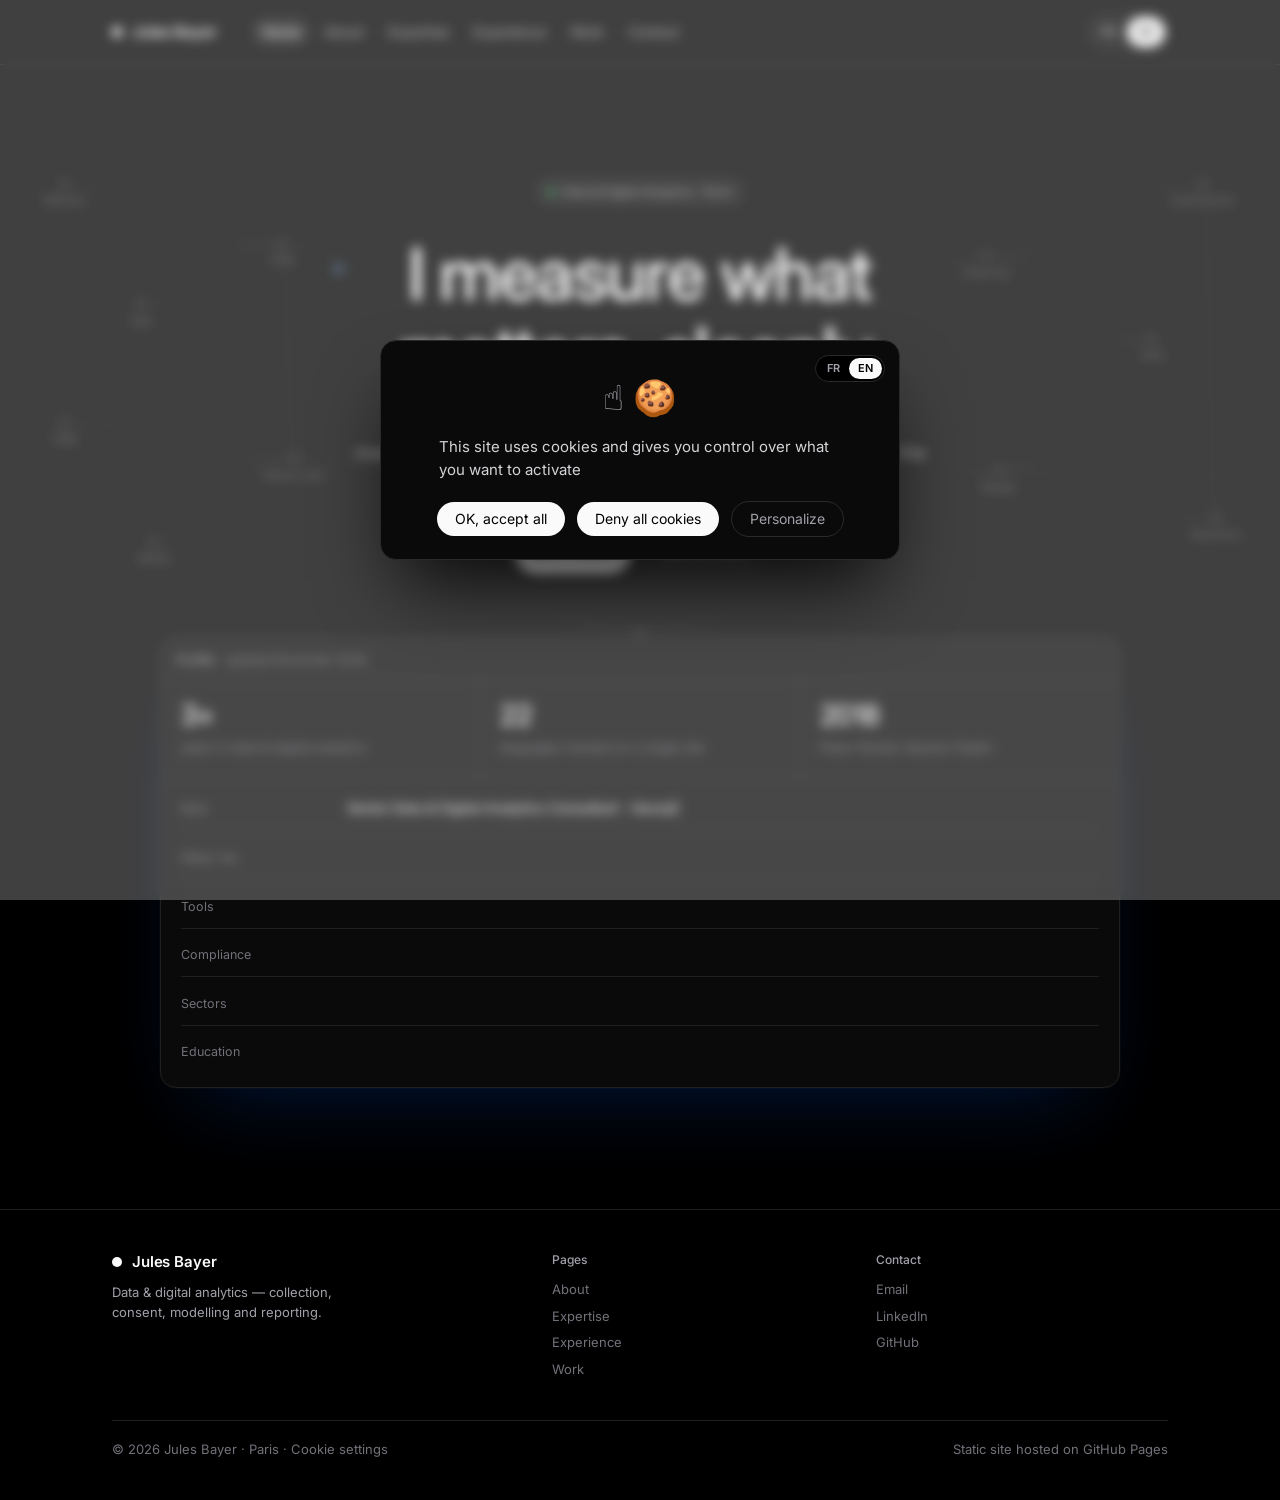
==== commit 33fa4cb0: "CMP : switch FR/EN dans la fenêtre et panneau ouvert dans la langue du site Co-Authored-By: Claude O" ====
--- a/index.html
+++ b/index.html
@@ -218,6 +218,10 @@
   #tarteaucitronRoot #tarteaucitronPersonalize2{background:#fafafa !important;color:#000 !important}
   #tarteaucitronRoot #tarteaucitronAllDenied2{background:#fafafa !important;color:#000 !important}
   #tarteaucitronRoot #tarteaucitronCloseAlert{background:transparent !important;color:#a1a1aa !important;border:1px solid #2a2a2a !important}
+  #tarteaucitronRoot .tac-lang{position:absolute;top:14px;right:14px;display:inline-flex;border:1px solid #2a2a2a;border-radius:999px;padding:2px;background:#000}
+  #tarteaucitronRoot #tarteaucitronAlertBig .tac-lang button{all:unset;cursor:pointer;font-family:var(--font) !important;font-size:11px !important;font-weight:600;padding:3px 9px !important;margin:0 !important;border-radius:999px !important;color:#a1a1aa !important;background:transparent !important;line-height:1.4}
+  #tarteaucitronRoot #tarteaucitronAlertBig .tac-lang button[aria-pressed="true"]{background:#fafafa !important;color:#000 !important}
+  #tarteaucitronRoot .tac-lang button:focus-visible{outline:2px solid #fafafa;outline-offset:2px}
   .cookie-link{background:none;border:0;padding:0;font:inherit;color:var(--ink-3);cursor:pointer}
   .cookie-link:hover{color:var(--ink)}
   /* contact */
@@ -523,7 +527,7 @@
           <li><a href="https://github.com/jbaypro" target="_blank" rel="noopener">GitHub</a></li>
         </ul>
       </div>
-      <div class="copy"><span>© 2026 Jules Bayer · Paris · <button type="button" class="cookie-link" onclick="tarteaucitron.userInterface.openPanel()"><span class="fr">Gestion des cookies</span><span class="en">Cookie settings</span></button></span><span class="fr">Site statique hébergé sur GitHub Pages</span><span class="en">Static site hosted on GitHub Pages</span></div>
+      <div class="copy"><span>© 2026 Jules Bayer · Paris · <button type="button" class="cookie-link" onclick="openCookieSettings()"><span class="fr">Gestion des cookies</span><span class="en">Cookie settings</span></button></span><span class="fr">Site statique hébergé sur GitHub Pages</span><span class="en">Static site hosted on GitHub Pages</span></div>
     </div>
   </footer>
 </div>
@@ -677,6 +681,41 @@
     };
   })();
 
+  // Cookie banner language: tarteaucitron can't switch language live, so reload in the right one
+  function setCmpLangAndReload(l, openPanel){
+    try { localStorage.setItem('lang', l); if (openPanel) sessionStorage.setItem('tac_open', '1'); } catch (e) {}
+    location.reload();
+  }
+  window.openCookieSettings = function(){
+    const lang = document.documentElement.dataset.lang;
+    if (lang !== window.tarteaucitronForceLanguage) setCmpLangAndReload(lang, true);
+    else tarteaucitron.userInterface.openPanel();
+  };
+  (function cmpLangUi(){
+    let tries = 0;
+    const tick = () => {
+      const alert = document.getElementById('tarteaucitronAlertBig');
+      const ready = alert && window.tarteaucitron && tarteaucitron.userInterface;
+      if (!ready) { if (++tries < 100) setTimeout(tick, 100); return; }
+      // reopen the settings panel after a language reload
+      try { if (sessionStorage.getItem('tac_open')) { sessionStorage.removeItem('tac_open'); tarteaucitron.userInterface.openPanel(); } } catch (e) {}
+      // FR / EN switch inside the consent modal
+      if (!alert.querySelector('.tac-lang')) {
+        const cur = window.tarteaucitronForceLanguage;
+        const box = document.createElement('div');
+        box.className = 'tac-lang'; box.setAttribute('role', 'group'); box.setAttribute('aria-label', 'Langue / Language');
+        ['fr', 'en'].forEach(l => {
+          const b = document.createElement('button');
+          b.type = 'button'; b.textContent = l.toUpperCase(); b.setAttribute('aria-pressed', String(l === cur));
+          b.addEventListener('click', () => { if (l !== cur) setCmpLangAndReload(l, false); });
+          box.appendChild(b);
+        });
+        alert.appendChild(box);
+      }
+    };
+    tick();
+  })();
+
   // Cookie modal: block the page (mouse + keyboard) until a choice is made
   (function lockUntilChoice(){
     const site = document.querySelector('.site');
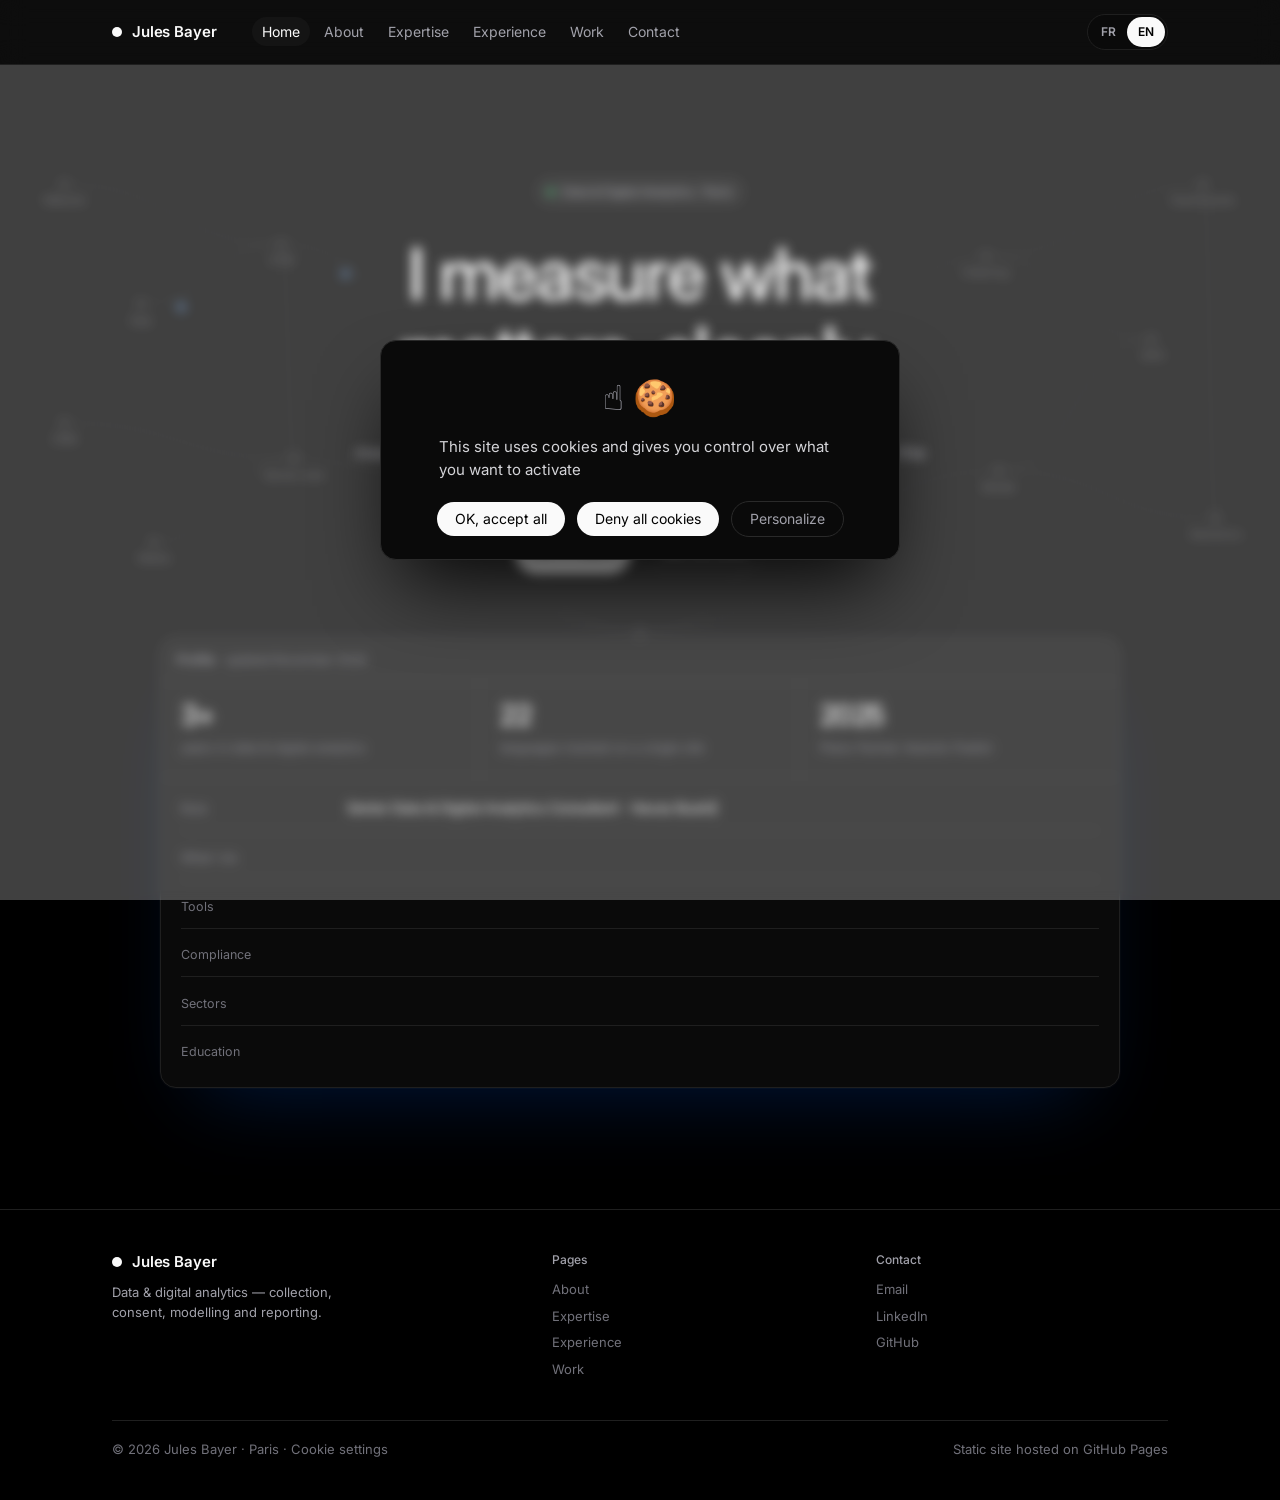
==== commit eae19a79: "CMP dans la langue du site : retrait du switch dans la fenêtre, switch du header actif pendant le bl" ====
--- a/index.html
+++ b/index.html
@@ -218,10 +218,7 @@
   #tarteaucitronRoot #tarteaucitronPersonalize2{background:#fafafa !important;color:#000 !important}
   #tarteaucitronRoot #tarteaucitronAllDenied2{background:#fafafa !important;color:#000 !important}
   #tarteaucitronRoot #tarteaucitronCloseAlert{background:transparent !important;color:#a1a1aa !important;border:1px solid #2a2a2a !important}
-  #tarteaucitronRoot .tac-lang{position:absolute;top:14px;right:14px;display:inline-flex;border:1px solid #2a2a2a;border-radius:999px;padding:2px;background:#000}
-  #tarteaucitronRoot #tarteaucitronAlertBig .tac-lang button{all:unset;cursor:pointer;font-family:var(--font) !important;font-size:11px !important;font-weight:600;padding:3px 9px !important;margin:0 !important;border-radius:999px !important;color:#a1a1aa !important;background:transparent !important;line-height:1.4}
-  #tarteaucitronRoot #tarteaucitronAlertBig .tac-lang button[aria-pressed="true"]{background:#fafafa !important;color:#000 !important}
-  #tarteaucitronRoot .tac-lang button:focus-visible{outline:2px solid #fafafa;outline-offset:2px}
+  .top.over-cmp{z-index:2147483646}
   .cookie-link{background:none;border:0;padding:0;font:inherit;color:var(--ink-3);cursor:pointer}
   .cookie-link:hover{color:var(--ink)}
   /* contact */
@@ -543,6 +540,8 @@
   }
   buttons.forEach(b => b.addEventListener('click', () => {
     setLang(b.dataset.set);
+    const tacRoot = document.getElementById('tarteaucitronRoot');
+    if (tacRoot && tacRoot.classList.contains('tarteaucitronBeforeVisible') && b.dataset.set !== window.tarteaucitronForceLanguage) { location.reload(); return; }
     window.dataLayer = window.dataLayer || [];
     dataLayer.push({ event: 'language_switch', language: b.dataset.set });
   }));
@@ -699,30 +698,19 @@
       if (!ready) { if (++tries < 100) setTimeout(tick, 100); return; }
       // reopen the settings panel after a language reload
       try { if (sessionStorage.getItem('tac_open')) { sessionStorage.removeItem('tac_open'); tarteaucitron.userInterface.openPanel(); } } catch (e) {}
-      // FR / EN switch inside the consent modal
-      if (!alert.querySelector('.tac-lang')) {
-        const cur = window.tarteaucitronForceLanguage;
-        const box = document.createElement('div');
-        box.className = 'tac-lang'; box.setAttribute('role', 'group'); box.setAttribute('aria-label', 'Langue / Language');
-        ['fr', 'en'].forEach(l => {
-          const b = document.createElement('button');
-          b.type = 'button'; b.textContent = l.toUpperCase(); b.setAttribute('aria-pressed', String(l === cur));
-          b.addEventListener('click', () => { if (l !== cur) setCmpLangAndReload(l, false); });
-          box.appendChild(b);
-        });
-        alert.appendChild(box);
-      }
     };
     tick();
   })();
 
   // Cookie modal: block the page (mouse + keyboard) until a choice is made
   (function lockUntilChoice(){
-    const site = document.querySelector('.site');
+    const header = document.querySelector('.top');
+    const blocked = () => [document.querySelector('main'), document.querySelector('footer'), header.querySelector('.brand'), header.querySelector('nav'), header.querySelector('.burger')];
     const apply = () => {
       const root = document.getElementById('tarteaucitronRoot');
       const open = !!(root && root.classList.contains('tarteaucitronBeforeVisible'));
-      if (open) site.setAttribute('inert', ''); else site.removeAttribute('inert');
+      blocked().forEach(el => el && (open ? el.setAttribute('inert', '') : el.removeAttribute('inert')));
+      header.classList.toggle('over-cmp', open);
       return root;
     };
     const watch = () => {
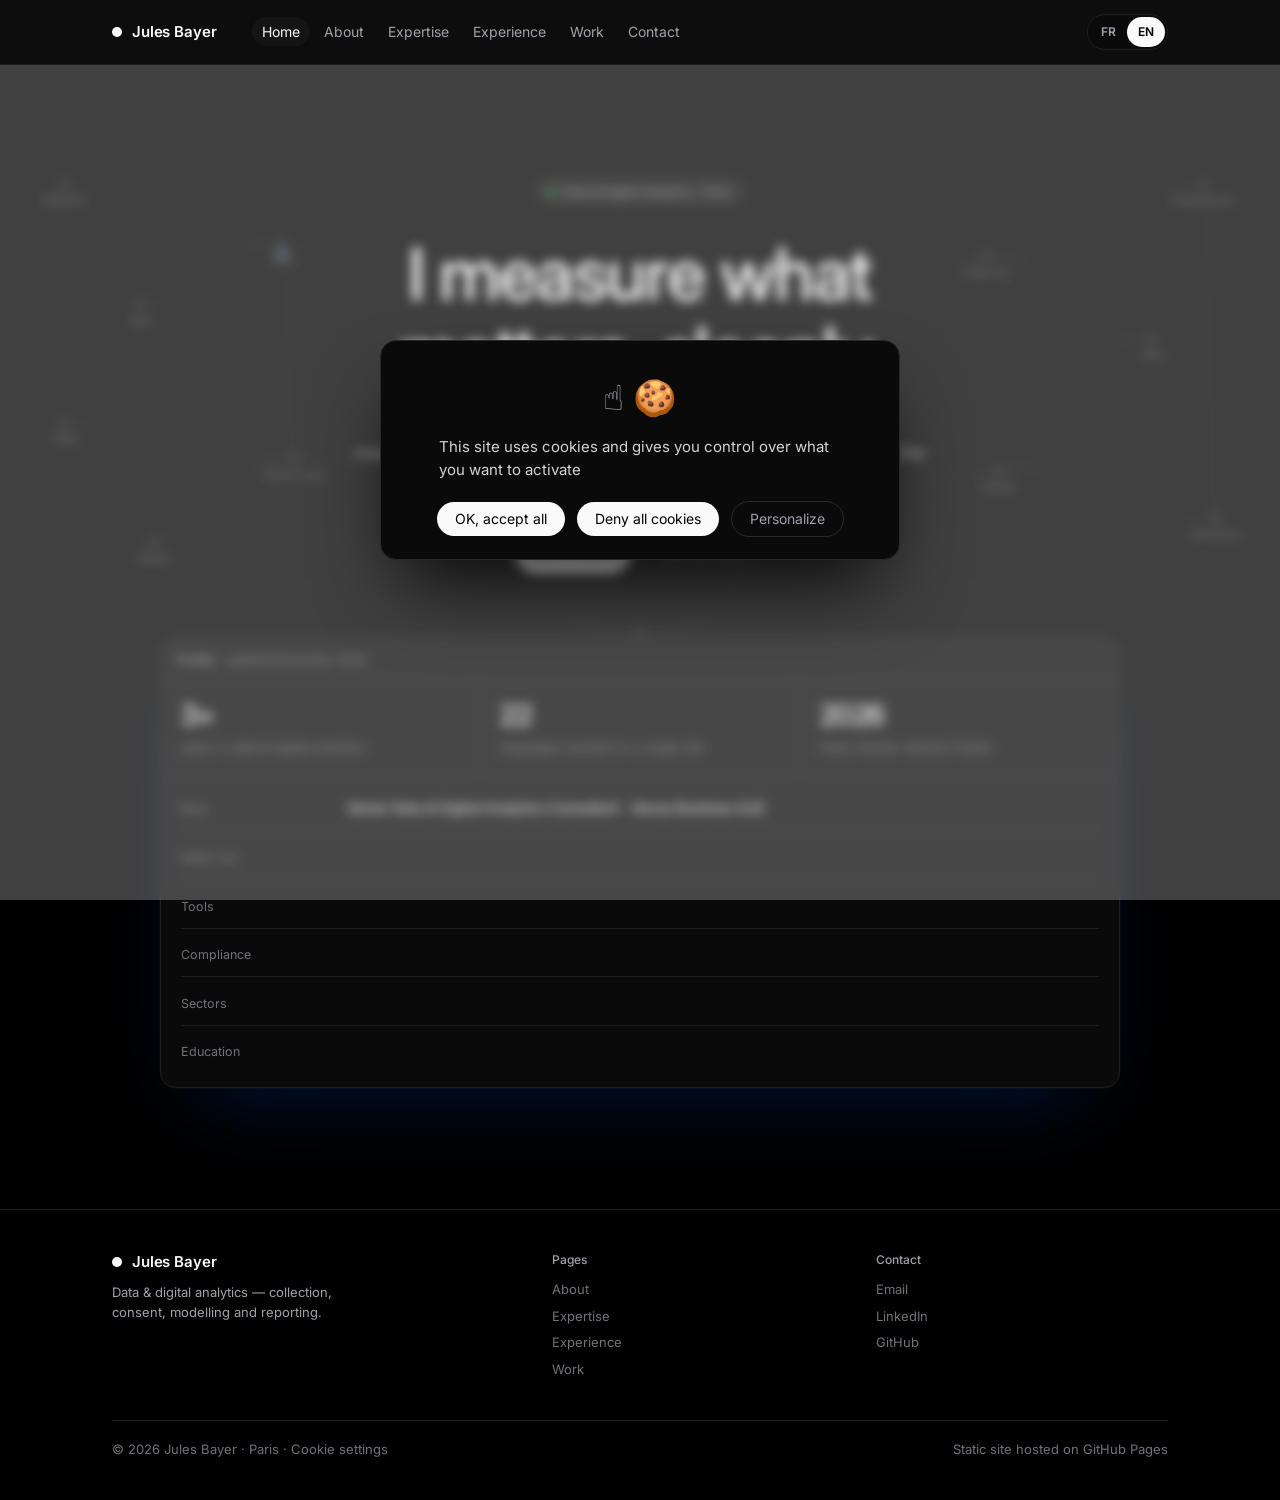
==== commit 11168013: "Consentement : un seul consent default, service tarteaucitron maison avec événement cmp_consent_upda" ====
--- a/index.html
+++ b/index.html
@@ -15,8 +15,8 @@
     wait_for_update: 800
   });
 </script>
-<!-- 1. Consentement : tarteaucitron 1.37.0 (auto-hébergé) avec Google Consent Mode v2.
-     Doit rester AVANT GTM : init() pose le consentement par défaut (tout « denied »). -->
+<!-- 1. Consentement : tarteaucitron 1.37.0 (auto-hébergé). Le défaut Consent Mode est posé au bloc 0 ;
+     tarteaucitron ne fait que les mises à jour via le service ga4consent. -->
 <script>
   var tarteaucitronForceLanguage = (function () {
     try { var l = localStorage.getItem('lang'); if (l === 'fr' || l === 'en') return l; } catch (e) {}
@@ -50,12 +50,37 @@
     "useExternalJs": false,
     "mandatory": true,
     "mandatoryCta": false,
-    "googleConsentMode": true,
+    "googleConsentMode": false,
     "bingConsentMode": false,
     "softConsentMode": false,
     "partnersList": false
   });
-  (tarteaucitron.job = tarteaucitron.job || []).push('gcmanalyticsstorage');
+  // Service maison : met à jour Consent Mode v2 ET pousse un événement dataLayer exploitable dans GTM.
+  // (googleConsentMode est désactivé pour éviter le second "consent default" envoyé tardivement par tarteaucitron.)
+  var tacLastConsent = null;
+  function tacConsent(state) {               // one update + one dataLayer event per real change
+    if (state === tacLastConsent) return;
+    tacLastConsent = state;
+    gtag('consent', 'update', { analytics_storage: state });
+    window.dataLayer.push({ event: 'cmp_consent_update', analytics_storage: state });
+  }
+  tarteaucitron.services.ga4consent = {
+    "key": "ga4consent",
+    "type": "analytic",
+    "name": "Google Analytics 4",
+    "uri": "https://policies.google.com/privacy",
+    "needConsent": true,
+    "cookies": ["_ga", "_gid", "_gat"],
+    "js": function () { tacConsent('granted'); },
+    "fallback": function () {
+      // also called while the visitor hasn't chosen yet ("wait"): only react to a stored refusal
+      var c = decodeURIComponent((document.cookie.match(/(?:^|; )tarteaucitron=([^;]*)/) || [])[1] || '');
+      if (/(^|!)ga4consent=false/.test(c)) tacConsent('denied');
+    }
+  };
+  // refusal clicked in the banner or the panel
+  document.addEventListener('ga4consent_disallowed', function () { tacConsent('denied'); });
+  (tarteaucitron.job = tarteaucitron.job || []).push('ga4consent');
 </script>
 <!-- 2. Google Tag Manager -->
 <script async src="https://www.googletagmanager.com/gtm.js?id=GTM-PG57T4KN"></script>
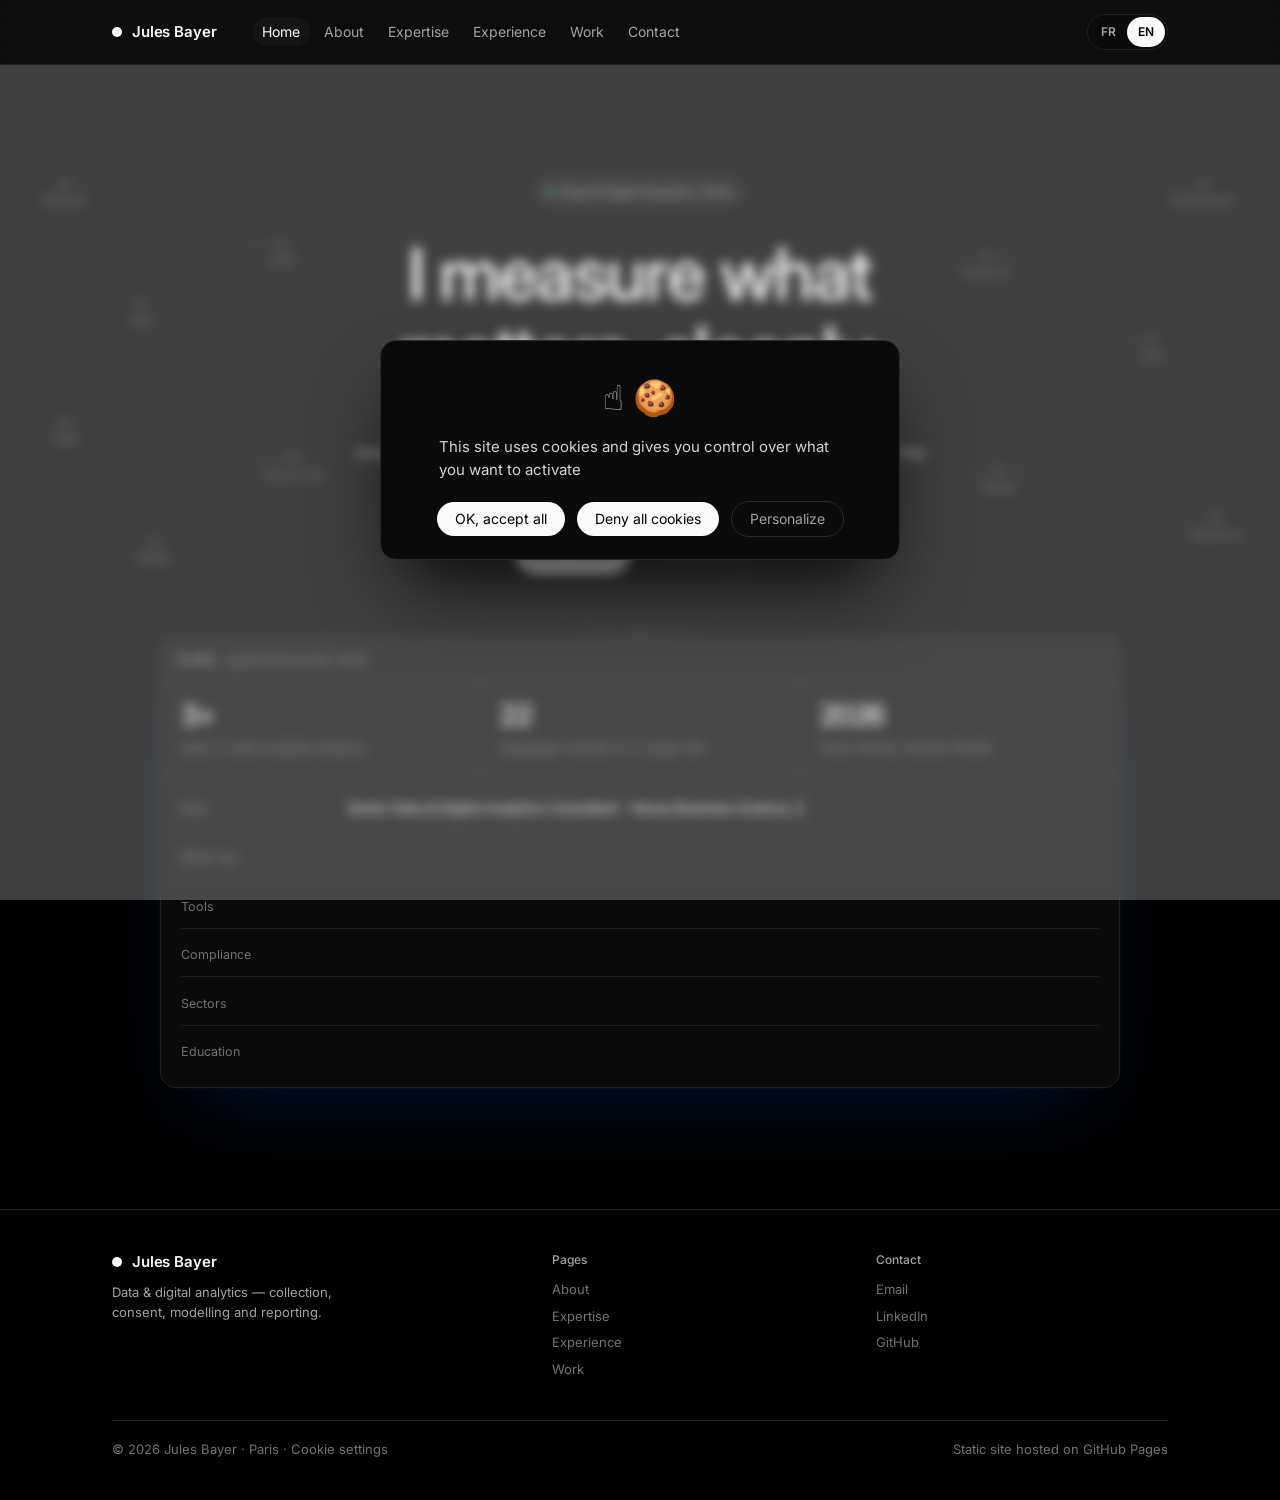
==== commit c508f32f: "Non-référencement : meta robots noindex Co-Authored-By: Claude Opus 5.5 <noreply@anthropic.com> Clau" ====
--- a/index.html
+++ b/index.html
@@ -90,6 +90,9 @@
 <!-- End Google Tag Manager -->
 <meta charset="utf-8">
 <meta name="theme-color" content="#000000">
+<meta name="robots" content="noindex, nofollow, noarchive, nosnippet, noimageindex">
+<meta name="googlebot" content="noindex, nofollow">
+<meta name="bingbot" content="noindex, nofollow">
 <meta name="viewport" content="width=device-width, initial-scale=1">
 <title>Jules Bayer — Data & Digital Analytics</title>
 <meta name="description" content="Jules Bayer, consultant senior Data & Digital Analytics à Paris. GA4, GTM server-side, Piano Analytics, BigQuery, Consent Mode.">
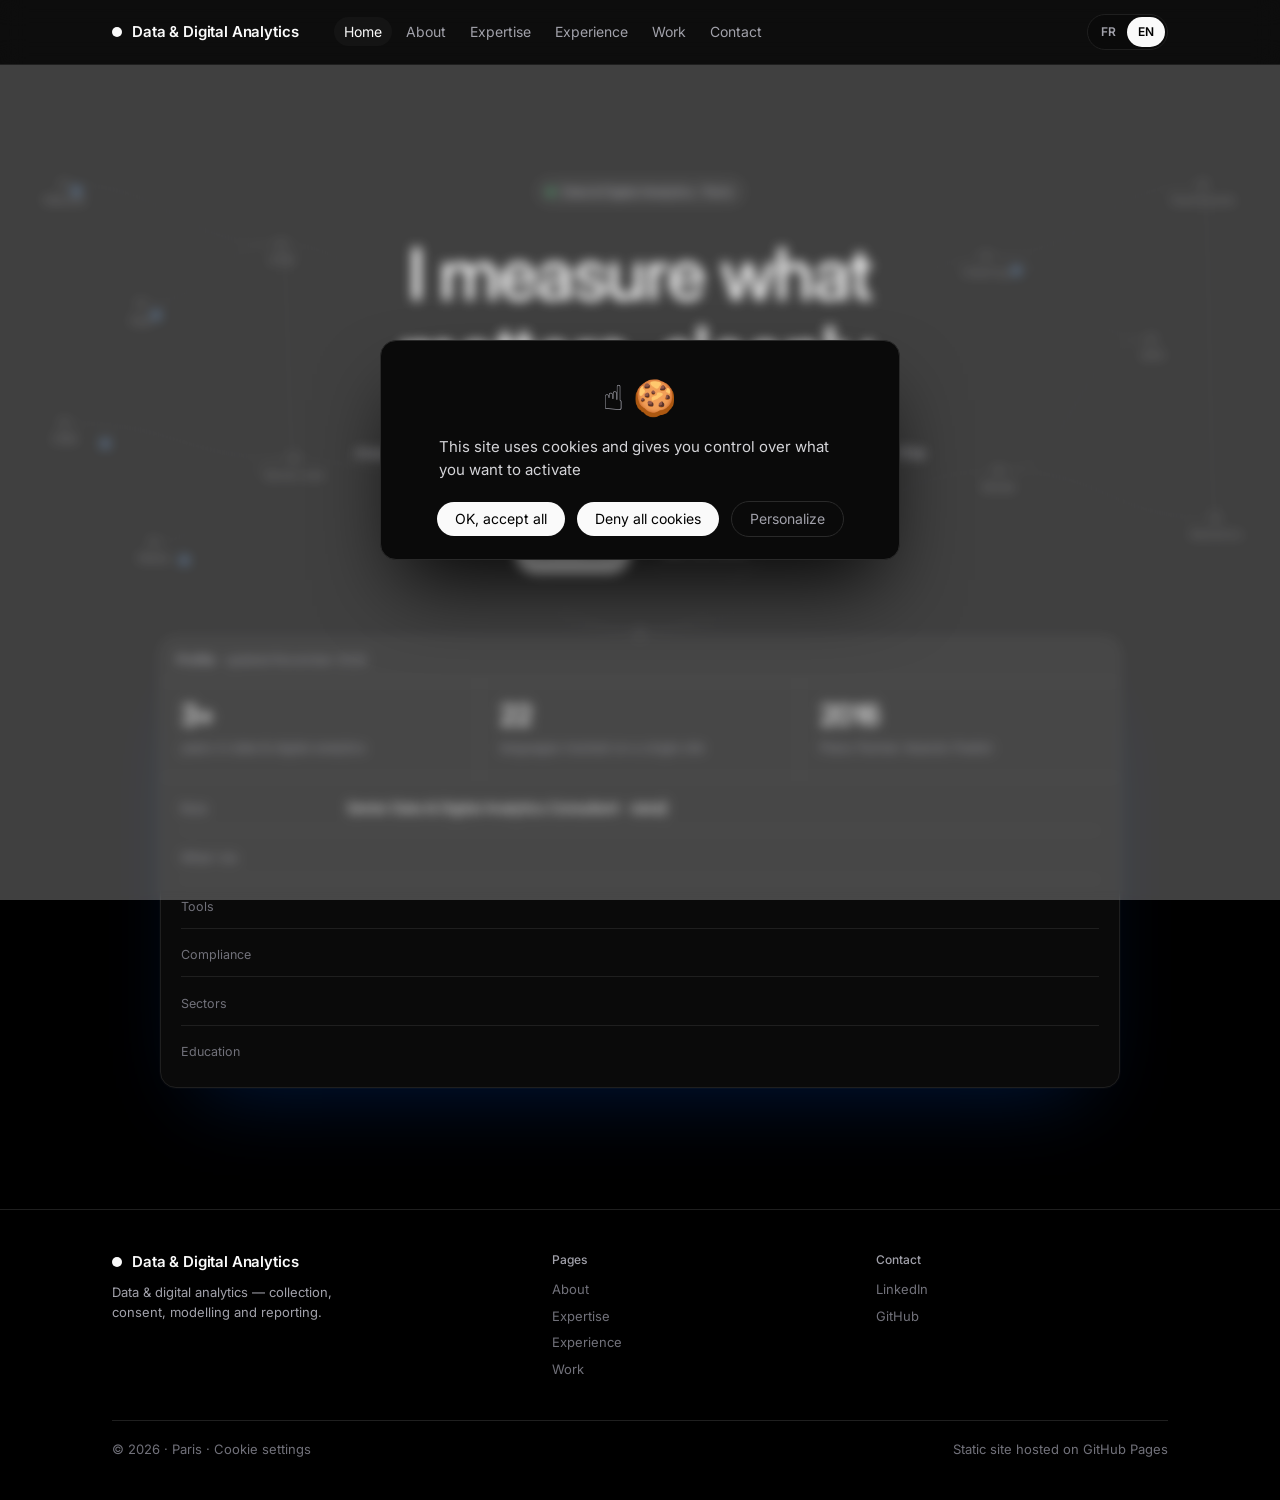
==== commit 922850da: "Site multi-pages, anonymisé (employeurs, nom, email retirés) Co-Authored-By: Claude Opus 5.5 <norepl" ====
--- a/index.html
+++ b/index.html
@@ -1,306 +1,49 @@
 <!DOCTYPE html>
 <html lang="fr" data-lang="fr">
 <head>
-<!-- 0. Google Consent Mode v2 : valeurs par défaut posées en tout premier, avant GTM et tarteaucitron -->
+<meta charset="utf-8">
+<meta name="viewport" content="width=device-width, initial-scale=1">
 <script>
-  window.dataLayer = window.dataLayer || [];
-  function gtag(){dataLayer.push(arguments);}
-  gtag('consent', 'default', {
-    ad_storage: 'denied',
-    analytics_storage: 'denied',
-    ad_user_data: 'denied',
-    ad_personalization: 'denied',
-    functionality_storage: 'granted',
-    security_storage: 'granted',
-    wait_for_update: 800
-  });
+  // old single-page links (index.html#about…) → real pages
+  (function () { var m = { '#about': 'about.html', '#expertises': 'expertise.html', '#parcours': 'experience.html', '#realisations': 'work.html', '#contact': 'contact.html' };
+    function go() { if (m[location.hash]) location.replace(m[location.hash]); }
+    go(); window.addEventListener('hashchange', go); })();
 </script>
-<!-- 1. Consentement : tarteaucitron 1.37.0 (auto-hébergé). Le défaut Consent Mode est posé au bloc 0 ;
-     tarteaucitron ne fait que les mises à jour via le service ga4consent. -->
-<script>
-  var tarteaucitronForceLanguage = (function () {
-    try { var l = localStorage.getItem('lang'); if (l === 'fr' || l === 'en') return l; } catch (e) {}
-    return (navigator.language || 'fr').toLowerCase().indexOf('fr') === 0 ? 'fr' : 'en';
-  })();
-</script>
+<!-- 0. Google Consent Mode v2 : valeurs par défaut, en tout premier -->
+<script src="assets/consent-default.js"></script>
+<!-- 1. CMP tarteaucitron (auto-hébergée) + service ga4consent -->
 <script src="tarteaucitron/tarteaucitron.min.js"></script>
-<script>
-  tarteaucitron.init({
-    "privacyUrl": "",
-    "bodyPosition": "bottom",
-    "hashtag": "#tarteaucitron",
-    "cookieName": "tarteaucitron",
-    "orientation": "middle",
-    "groupServices": false,
-    "showDetailsOnClick": true,
-    "serviceDefaultState": "wait",
-    "showAlertSmall": false,
-    "cookieslist": false,
-    "closePopup": false,
-    "showIcon": false,
-    "adblocker": false,
-    "DenyAllCta": true,
-    "AcceptAllCta": true,
-    "highPrivacy": true,
-    "alwaysNeedConsent": false,
-    "handleBrowserDNTRequest": false,
-    "removeCredit": false,
-    "moreInfoLink": true,
-    "useExternalCss": false,
-    "useExternalJs": false,
-    "mandatory": true,
-    "mandatoryCta": false,
-    "googleConsentMode": false,
-    "bingConsentMode": false,
-    "softConsentMode": false,
-    "partnersList": false
-  });
-  // Service maison : met à jour Consent Mode v2 ET pousse un événement dataLayer exploitable dans GTM.
-  // (googleConsentMode est désactivé pour éviter le second "consent default" envoyé tardivement par tarteaucitron.)
-  var tacLastConsent = null;
-  function tacConsent(state) {               // one update + one dataLayer event per real change
-    if (state === tacLastConsent) return;
-    tacLastConsent = state;
-    gtag('consent', 'update', { analytics_storage: state });
-    window.dataLayer.push({ event: 'cmp_consent_update', analytics_storage: state });
-  }
-  tarteaucitron.services.ga4consent = {
-    "key": "ga4consent",
-    "type": "analytic",
-    "name": "Google Analytics 4",
-    "uri": "https://policies.google.com/privacy",
-    "needConsent": true,
-    "cookies": ["_ga", "_gid", "_gat"],
-    "js": function () { tacConsent('granted'); },
-    "fallback": function () {
-      // also called while the visitor hasn't chosen yet ("wait"): only react to a stored refusal
-      var c = decodeURIComponent((document.cookie.match(/(?:^|; )tarteaucitron=([^;]*)/) || [])[1] || '');
-      if (/(^|!)ga4consent=false/.test(c)) tacConsent('denied');
-    }
-  };
-  // refusal clicked in the banner or the panel
-  document.addEventListener('ga4consent_disallowed', function () { tacConsent('denied'); });
-  (tarteaucitron.job = tarteaucitron.job || []).push('ga4consent');
-</script>
+<script src="assets/cmp.js"></script>
 <!-- 2. Google Tag Manager -->
 <script async src="https://www.googletagmanager.com/gtm.js?id=GTM-PG57T4KN"></script>
 <script>
   gtag('js', new Date());
 </script>
 <!-- End Google Tag Manager -->
-<meta charset="utf-8">
-<meta name="theme-color" content="#000000">
 <meta name="robots" content="noindex, nofollow, noarchive, nosnippet, noimageindex">
 <meta name="googlebot" content="noindex, nofollow">
 <meta name="bingbot" content="noindex, nofollow">
-<meta name="viewport" content="width=device-width, initial-scale=1">
-<title>Jules Bayer — Data & Digital Analytics</title>
-<meta name="description" content="Jules Bayer, consultant senior Data & Digital Analytics à Paris. GA4, GTM server-side, Piano Analytics, BigQuery, Consent Mode.">
+<meta name="theme-color" content="#000000">
+<title>Data &amp; Digital Analytics</title>
 <link rel="preconnect" href="https://fonts.googleapis.com">
 <link rel="preconnect" href="https://fonts.gstatic.com" crossorigin>
 <link href="https://fonts.googleapis.com/css2?family=Inter:wght@400;500;600&family=JetBrains+Mono:wght@400;500&display=swap" rel="stylesheet">
-
-<style>
-  :root{
-    --bg:#000; --bg-2:#0a0a0a; --card:#101010; --line:#1f1f1f; --line-2:#2a2a2a;
-    --ink:#fafafa; --ink-2:#a1a1aa; --ink-3:#71717a; --accent:#0062FF;
-    --font:"Inter",ui-sans-serif,system-ui,-apple-system,"Segoe UI",sans-serif;
-    --mono:"JetBrains Mono",ui-monospace,Menlo,monospace;
-    --r:16px; --r-sm:10px;
-  }
-  *{box-sizing:border-box}
-  html{scroll-behavior:auto}
-  body{margin:0;background:var(--bg);color:var(--ink);font-family:var(--font);font-size:15px;line-height:1.6;-webkit-font-smoothing:antialiased}
-  a{color:inherit}
-  :focus-visible{outline:2px solid var(--ink);outline-offset:3px;border-radius:4px}
-  [data-lang="fr"] .en{display:none !important}
-  [data-lang="en"] .fr{display:none !important}
-
-  h1,h2,h3{margin:0;font-weight:500;letter-spacing:-.02em;line-height:1.1}
-  h2{font-size:40px;margin-bottom:12px}
-  h3{font-size:17px;letter-spacing:-.01em;line-height:1.3}
-  p{margin:0 0 14px;max-width:60ch;color:var(--ink-2)}
-  .view>p.lead,.sub{font-size:17px;color:var(--ink-2);max-width:56ch;margin-bottom:48px}
-
-  /* layout */
-  .site{min-height:100vh;display:flex;flex-direction:column}
-  .site>main{flex:1;display:flex}
-  .in{max-width:1120px;width:100%;margin:0 auto;padding:0 32px}
-  .top{position:sticky;top:0;z-index:10;background:rgba(0,0,0,.8);backdrop-filter:blur(12px);border-bottom:1px solid var(--line)}
-  .top .in{height:64px;display:flex;align-items:center;gap:28px}
-  .brand{font-weight:600;font-size:15px;letter-spacing:-.01em;display:flex;align-items:center;gap:10px}
-  .brand a{text-decoration:none}
-  .brand .dot{width:10px;height:10px;border-radius:50%;background:var(--ink)}
-  .brand small{display:none}
-  .top nav{margin-left:8px}
-  nav ul{list-style:none;margin:0;padding:0;display:flex;gap:4px}
-  nav a{text-decoration:none;font-size:14px;color:var(--ink-2);padding:6px 10px;border-radius:999px}
-  nav a:hover{color:var(--ink);background:var(--bg-2)}
-  nav a[aria-current]{color:var(--ink);background:#141414}
-  .top .lang{margin-left:auto}
-  .lang{display:inline-flex;border:1px solid var(--line);border-radius:999px;padding:2px;background:var(--bg-2)}
-  .lang button{font:inherit;font-size:12px;font-weight:600;border:0;background:transparent;padding:5px 11px;border-radius:999px;cursor:pointer;color:var(--ink-2)}
-  .lang button[aria-pressed="true"]{background:var(--ink);color:#000}
-  .burger{display:none;background:none;border:1px solid var(--line);color:var(--ink);font:inherit;font-size:13px;padding:6px 12px;border-radius:999px;cursor:pointer}
-  .rail-foot{display:none}
-
-  .view{display:none;max-width:1120px;width:100%;margin:0 auto;padding:88px 32px 120px}
-  .view.on{display:block;animation:fade .25s ease}
-  @keyframes fade{from{opacity:0;transform:translateY(4px)}to{opacity:1;transform:none}}
-  @media (prefers-reduced-motion:reduce){.view.on{animation:none}}
-
-  /* buttons */
-  .btn{display:inline-flex;align-items:center;text-decoration:none;font-weight:500;font-size:14px;padding:10px 18px;border-radius:999px;border:1px solid var(--line-2);color:var(--ink);background:transparent;transition:background .15s,border-color .15s}
-  .btn:hover{border-color:#3a3a3a;background:var(--bg-2)}
-  .btn.primary{background:var(--ink);color:#000;border-color:var(--ink)}
-  .btn.primary:hover{background:#e4e4e7;border-color:#e4e4e7}
-  .cta{display:flex;gap:10px;flex-wrap:wrap;justify-content:center}
-
-  /* hero (home) */
-  .hero{display:flex;flex-direction:column;align-items:center;text-align:center;padding-top:24px}
-  .hero h1{font-size:clamp(40px,6vw,72px);max-width:16ch;margin-bottom:18px}
-  .hero .lede{font-size:18px;max-width:52ch;margin:0 auto 32px;color:var(--ink-2)}
-  .eyebrow{display:inline-flex;align-items:center;gap:8px;font-size:12px;color:var(--ink-2);border:1px solid var(--line);border-radius:999px;padding:4px 12px;margin-bottom:28px;background:var(--bg-2)}
-  .eyebrow i{width:6px;height:6px;border-radius:50%;background:#22c55e;display:inline-block}
-
-  /* arrival cascade (first visit only) */
-  .intro .hero .eyebrow,.intro .hero h1,.intro .hero .lede,.intro .hero .cta,.intro .hero .product{opacity:0;transform:translateY(14px);animation:cascade .6s cubic-bezier(.2,.7,.2,1) forwards}
-  .intro .hero .product{transform:translateY(24px) scale(.985)}
-  .intro .hero .eyebrow{animation-delay:.05s}.intro .hero h1{animation-delay:.15s}.intro .hero .lede{animation-delay:.28s}.intro .hero .cta{animation-delay:.38s}.intro .hero .product{animation-delay:.5s}
-  @keyframes cascade{to{opacity:1;transform:none}}
-  @media (prefers-reduced-motion:reduce){.intro .hero *{animation:none !important;opacity:1 !important;transform:none !important}}
-  /* product card = dataLayer console + metric tiles */
-  .product{margin:64px auto 0;width:100%;max-width:960px;background:var(--bg-2);border:1px solid var(--line);border-radius:var(--r);overflow:hidden;text-align:left;box-shadow:0 0 0 1px rgba(255,255,255,.02),0 40px 80px -40px rgba(0,98,255,.25)}
-  .product .head{display:flex;align-items:center;gap:10px;padding:12px 16px;border-bottom:1px solid var(--line);font-size:12px;color:var(--ink-3)}
-  .product .head b{color:var(--ink-2);font-weight:500}
-  .product .head .pill{margin-left:auto;border:1px solid var(--line-2);border-radius:999px;padding:2px 9px;color:#22c55e}
-  .facts{display:grid;grid-template-columns:repeat(3,1fr);border-bottom:1px solid var(--line);margin:0;padding:0;background:transparent}
-  .fact{padding:18px 20px;border-right:1px solid var(--line)}
-  .fact:last-child{border-right:0}
-  .fact b{display:block;font-size:28px;font-weight:500;letter-spacing:-.02em;line-height:1.1;margin-bottom:4px;font-family:var(--font)}
-  .fact span{font-size:12.5px;color:var(--ink-3)}
-  .console{margin:0;background:transparent;border:0;border-radius:0;padding:18px 20px;font-family:var(--mono);font-size:12.5px;line-height:1.75;color:#d4d4d8}
-  .console .bar{display:none}
-  .console .line{white-space:pre-wrap;word-break:break-word;opacity:0;transform:translateY(4px);transition:opacity .35s,transform .35s}
-  .console .line.on{opacity:1;transform:none}
-  .console .k{color:#7dd3fc}.console .s{color:#e4e4e7}.console .n{color:#fbbf24}.console .c{color:#52525b}
-  @media (prefers-reduced-motion:reduce){.console .line{opacity:1;transform:none;transition:none}}
-
-  .feed{padding:8px 20px 14px}
-  .row{display:grid;grid-template-columns:150px 1fr;gap:16px;padding:11px 0;border-bottom:1px solid var(--line);font-size:14px;align-items:baseline}
-  .row:last-child{border-bottom:0}
-  .lab{color:var(--ink-3);font-size:12.5px}
-  .val{color:var(--ink);min-height:1.4em}
-  .val .caret::after{content:"";display:inline-block;width:2px;height:1em;background:var(--ink);vertical-align:-2px;margin-left:2px;animation:blink 1s steps(2) infinite}
-  @keyframes blink{50%{opacity:0}}
-  @media (max-width:860px){.row{grid-template-columns:1fr;gap:2px}}
-  /* generic cards & grids */
-  .skills,.projects{display:grid;grid-template-columns:1fr 1fr;gap:14px}
-  .skill,.proj{background:var(--bg-2);border:1px solid var(--line);border-radius:var(--r);padding:24px;display:flex;flex-direction:column;gap:10px}
-  .skill p,.proj p{font-size:14px;margin:0}
-  .proj.feat{grid-column:1/-1;background:linear-gradient(180deg,#0e0e0e,#0a0a0a)}
-  .proj .stack{font-family:var(--mono);font-size:11.5px;color:var(--ink-3);margin-top:auto;padding-top:8px}
-  .tags{display:flex;flex-wrap:wrap;gap:6px;list-style:none;margin:4px 0 0;padding:0}
-  .tags li{font-size:12px;font-weight:500;padding:4px 10px;border:1px solid var(--line);border-radius:999px;color:var(--ink-2);background:#000}
-  .tags li.hi{border-color:#3a3a3a;color:var(--ink);background:#141414}
-
-  /* work timeline as list rows */
-  .work{display:flex;flex-direction:column;border:1px solid var(--line);border-radius:var(--r);overflow:hidden;background:var(--bg-2)}
-  .job{display:grid;grid-template-columns:170px 1fr;gap:20px;padding:24px;border-bottom:1px solid var(--line)}
-  .job:last-child{border-bottom:0}
-  .job time{font-size:13px;color:var(--ink-3);padding-top:3px}
-  .job .org{color:var(--ink-3);font-weight:400}
-  .job ul{margin:10px 0 0;padding-left:16px;color:var(--ink-2);font-size:14px}
-  .job li{margin-bottom:5px;max-width:62ch}
-
-  h3.sub{font-size:20px;font-weight:500;margin:48px 0 16px}
-  .langs{margin-top:20px;font-size:14px}
-  /* page backgrounds */
-  .site>main{position:relative;overflow-x:clip}
-  .site>main>.view{position:relative;z-index:1}
-  #flow{position:absolute;left:0;top:0;width:100%;z-index:0;pointer-events:none;opacity:0;transition:opacity .8s ease}
-  body[data-page="home"] #flow{opacity:1}
-  #flow-mask{position:absolute;left:0;top:0;width:100%;z-index:0;pointer-events:none;background:radial-gradient(ellipse 34% 55% at 50% 45%,rgba(0,0,0,.85),rgba(0,0,0,0) 75%);display:none}
-  body[data-page="home"] #flow-mask{display:block}
-  .site>main::before{content:"";position:absolute;inset:0;z-index:0;pointer-events:none;opacity:0;transition:opacity .5s ease;
-    background-image:linear-gradient(rgba(255,255,255,.045) 1px,transparent 1px),linear-gradient(90deg,rgba(255,255,255,.045) 1px,transparent 1px);
-    background-size:64px 64px;background-position:center top;
-    -webkit-mask-image:radial-gradient(ellipse 75% 55% at 50% 0%,#000 25%,transparent 75%);mask-image:radial-gradient(ellipse 75% 55% at 50% 0%,#000 25%,transparent 75%)}
-  .site>main::after{content:"";position:absolute;left:0;right:0;top:0;height:420px;z-index:0;pointer-events:none;opacity:0;transition:opacity .5s ease;
-    background:radial-gradient(ellipse 50% 70% at 50% 0%,rgba(255,255,255,.06),transparent 70%)}
-  body[data-page="expertises"] .site>main::before,body[data-page="parcours"] .site>main::before,body[data-page="realisations"] .site>main::before,body[data-page="contact"] .site>main::before,
-  body[data-page="expertises"] .site>main::after,body[data-page="parcours"] .site>main::after,body[data-page="realisations"] .site>main::after,body[data-page="contact"] .site>main::after{opacity:1}
-
-  /* about: white paint burst */
-  .about-grid{display:grid;grid-template-columns:1.05fr .95fr;gap:56px;align-items:center}
-  .splash{position:relative;aspect-ratio:1;width:100%}
-  .splash canvas{position:absolute;left:-22%;top:-22%;width:144%;height:144%;display:block}
-  .splash-wrap{position:relative;justify-self:end;width:100%;max-width:460px;margin-top:48px}
-  @media (max-width:860px){.about-grid{grid-template-columns:1fr;gap:24px}.splash-wrap{justify-self:center;max-width:320px;order:-1}}
-  /* cookie modal (tarteaucitron, centered + blocking until a choice is made) */
-  #tarteaucitronRoot.tarteaucitronBeforeVisible::before{content:"";position:fixed;inset:0;z-index:2147483640;background:rgba(0,0,0,.72);-webkit-backdrop-filter:blur(6px);backdrop-filter:blur(6px)}
-  html:has(#tarteaucitronRoot.tarteaucitronBeforeVisible),body:has(#tarteaucitronRoot.tarteaucitronBeforeVisible){overflow:hidden}
-  #tarteaucitronRoot #tarteaucitronAlertBig{z-index:2147483645 !important;background:#0a0a0a !important;border:1px solid #2a2a2a !important;border-radius:16px !important;color:#a1a1aa !important;font-family:var(--font) !important;font-size:14px !important;padding:28px 28px 22px !important;box-shadow:0 40px 80px -20px rgba(0,0,0,.9) !important;max-width:min(520px,calc(100vw - 32px)) !important;box-sizing:border-box !important}
-  #tarteaucitronRoot #tarteaucitronAlertBig #tarteaucitronDisclaimerAlert{display:block;color:#d4d4d8 !important;font-family:var(--font) !important;font-size:15px !important;line-height:1.55 !important;margin-bottom:14px !important;text-align:left !important}
-  #tarteaucitronRoot #tarteaucitronAlertBig button{font-family:var(--font) !important;font-size:14px !important;border-radius:999px !important;padding:10px 18px !important;margin:6px 4px 0 !important}
-  #tarteaucitronRoot #tarteaucitronPersonalize2{background:#fafafa !important;color:#000 !important}
-  #tarteaucitronRoot #tarteaucitronAllDenied2{background:#fafafa !important;color:#000 !important}
-  #tarteaucitronRoot #tarteaucitronCloseAlert{background:transparent !important;color:#a1a1aa !important;border:1px solid #2a2a2a !important}
-  .top.over-cmp{z-index:2147483646}
-  .cookie-link{background:none;border:0;padding:0;font:inherit;color:var(--ink-3);cursor:pointer}
-  .cookie-link:hover{color:var(--ink)}
-  /* contact */
-  .contact p{font-size:20px;color:var(--ink);max-width:40ch}
-  .links{list-style:none;margin:28px 0 0;padding:0;display:flex;flex-wrap:wrap;gap:10px}
-  .links li a{display:inline-flex;text-decoration:none;font-size:14px;padding:10px 16px;border:1px solid var(--line-2);border-radius:999px;color:var(--ink)}
-  .links li a:hover{background:var(--bg-2)}
-
-  .todo{border:1px dashed #3f3f46;color:#a1a1aa;padding:1px 6px;border-radius:6px;font-size:.9em}
-
-  /* footer */
-  .foot{border-top:1px solid var(--line);background:#000}
-  .foot .in{padding:40px 32px;display:grid;grid-template-columns:1.4fr 1fr 1fr;gap:32px;font-size:13px;color:var(--ink-3)}
-  .foot h4{margin:0 0 10px;font-size:12px;font-weight:500;color:var(--ink-2)}
-  .foot ul{list-style:none;margin:0;padding:0;display:flex;flex-direction:column;gap:6px}
-  .foot a{color:var(--ink-3);text-decoration:none}
-  .foot a:hover{color:var(--ink)}
-  .foot .brand{margin-bottom:8px;color:var(--ink)}
-  .foot .copy{grid-column:1/-1;border-top:1px solid var(--line);padding-top:18px;margin-top:8px;display:flex;justify-content:space-between;flex-wrap:wrap;gap:8px}
-
-  @media (max-width:860px){
-    .top .in{gap:12px}
-    .burger{display:block;margin-left:auto}
-    .top nav{display:none;width:100%;order:4;padding-bottom:12px}
-    .top nav.open{display:block}
-    .top nav ul{flex-direction:column;gap:2px}
-    .top .lang{margin-left:0;order:3}
-    .top .in{height:auto;min-height:64px;flex-wrap:wrap;padding-top:12px;padding-bottom:0}
-    .view{padding:56px 20px 80px}
-    h2{font-size:32px}
-    .skills,.projects{grid-template-columns:1fr}
-    .proj.feat{grid-column:auto}
-    .facts{grid-template-columns:1fr}
-    .fact{border-right:0;border-bottom:1px solid var(--line)}
-    .job{grid-template-columns:1fr;gap:6px}
-    .foot .in{grid-template-columns:1fr 1fr}
-  }
-</style>
-
+<link rel="stylesheet" href="assets/site.css">
 </head>
-<body>
+<body data-page="home" data-title-fr="Data &amp; Digital Analytics" data-title-en="Data &amp; Digital Analytics">
 <div class="site">
-  <header class="top">
+<header class="top">
     <div class="in">
-      <div class="brand"><span class="dot"></span><a href="#home">Jules Bayer</a></div>
+      <div class="brand"><span class="dot"></span><a href="index.html" aria-current="page">Data &amp; Digital Analytics</a></div>
       <button class="burger" type="button" aria-label="Menu" aria-expanded="false">Menu</button>
       <nav aria-label="Pages">
         <ul>
-          <li><a href="#home"><span class="fr">Accueil</span><span class="en">Home</span></a></li>
-          <li><a href="#about"><span class="fr">À propos</span><span class="en">About</span></a></li>
-          <li><a href="#expertises"><span class="fr">Expertises</span><span class="en">Expertise</span></a></li>
-          <li><a href="#parcours"><span class="fr">Parcours</span><span class="en">Experience</span></a></li>
-          <li><a href="#realisations"><span class="fr">Réalisations</span><span class="en">Work</span></a></li>
-          <li><a href="#contact">Contact</a></li>
+          <li><a href="index.html" aria-current="page"><span class="fr">Accueil</span><span class="en">Home</span></a></li>
+          <li><a href="about.html"><span class="fr">À propos</span><span class="en">About</span></a></li>
+          <li><a href="expertise.html"><span class="fr">Expertises</span><span class="en">Expertise</span></a></li>
+          <li><a href="experience.html"><span class="fr">Parcours</span><span class="en">Experience</span></a></li>
+          <li><a href="work.html"><span class="fr">Réalisations</span><span class="en">Work</span></a></li>
+          <li><a href="contact.html">Contact</a></li>
         </ul>
       </nav>
       <div class="lang" role="group" aria-label="Langue / Language">
@@ -312,7 +55,7 @@
 
   <main>
     <canvas id="flow" aria-hidden="true"></canvas><div id="flow-mask" aria-hidden="true"></div>
-    <section class="view hero-view" id="home">
+    <section class="view hero-view on" id="home">
       <div class="hero">
         <span class="eyebrow"><i></i>Data & Digital Analytics · Paris</span>
         <h1 class="fr">Je mesure ce qui compte, proprement.</h1>
@@ -320,8 +63,8 @@
         <p class="lede fr">Consultant senior en data & digital analytics. Je conçois des dispositifs de collecte fiables — GA4, GTM server-side, Piano — et je transforme les données en décisions pour les équipes marketing et produit.</p>
         <p class="lede en">Senior data & digital analytics consultant. I build reliable measurement setups — GA4, server-side GTM, Piano — and turn the data into decisions for marketing and product teams.</p>
         <div class="cta">
-          <a class="btn primary" href="#contact"><span class="fr">Me contacter</span><span class="en">Get in touch</span></a>
-          <a class="btn" href="#realisations"><span class="fr">Voir les réalisations</span><span class="en">See the work</span></a>
+          <a class="btn primary" href="contact.html"><span class="fr">Me contacter</span><span class="en">Get in touch</span></a>
+          <a class="btn" href="work.html"><span class="fr">Voir les réalisations</span><span class="en">See the work</span></a>
         </div>
         <div class="product">
           <div class="head"><b class="fr">Profil</b><b class="en">Profile</b><span class="fr">mis à jour novembre 2026</span><span class="en">updated November 2026</span></div>
@@ -331,7 +74,7 @@
         <div class="fact"><b>2026</b><span class="fr">finaliste Piano Partner Awards</span><span class="en">Piano Partner Awards finalist</span></div>
       </div>
           <div class="feed" aria-label="Profil">
-            <div class="row"><span class="lab"><span class="fr">Poste</span><span class="en">Role</span></span><span class="val"><span class="fr">Consultant senior Data & Digital Analytics · Havas Business Science, Paris</span><span class="en">Senior Data & Digital Analytics Consultant · Havas Business Science, Paris</span></span></div>
+            <div class="row"><span class="lab"><span class="fr">Poste</span><span class="en">Role</span></span><span class="val"><span class="fr">Consultant senior Data & Digital Analytics · agence data, Paris</span><span class="en">Senior Data & Digital Analytics Consultant · data agency, Paris</span></span></div>
             <div class="row"><span class="lab"><span class="fr">Ce que je fais</span><span class="en">What I do</span></span><span class="val"><span class="fr">Je mets en place la mesure des sites et campagnes, et je la rends fiable</span><span class="en">I set up website and campaign measurement, and make it reliable</span></span></div>
             <div class="row"><span class="lab"><span class="fr">Outils</span><span class="en">Tools</span></span><span class="val"><span class="fr">Google Analytics 4, Google Tag Manager (client et serveur), Piano Analytics, BigQuery, Looker Studio</span><span class="en">Google Analytics 4, Google Tag Manager (client and server), Piano Analytics, BigQuery, Looker Studio</span></span></div>
             <div class="row"><span class="lab"><span class="fr">Conformité</span><span class="en">Compliance</span></span><span class="val"><span class="fr">Gestion du consentement (RGPD) avec OneTrust, Didomi, Axeptio</span><span class="en">Consent management (GDPR) with OneTrust, Didomi, Axeptio</span></span></div>
@@ -341,490 +84,36 @@
         </div>
       </div>
     </section>
-    <section class="view" id="about">
-      <div class="about-grid">
-        <div>
-          <h2 class="fr">À propos</h2><h2 class="en">About</h2>
-      <p class="fr">Consultant en digital analytics chez Havas Business Science, j'accompagne des marques dans la mesure et l'optimisation de leur performance digitale : de l'implémentation du tracking (GA4, GTM, Piano) à la modélisation des données (BigQuery, Python) et à la visualisation des KPIs (Looker Studio).</p>
-      <p class="en">Digital analytics consultant at Havas Business Science, I help brands measure and improve their digital performance: from tracking implementation (GA4, GTM, Piano) to data modelling (BigQuery, Python) and KPI dashboards (Looker Studio).</p>
-      <p class="fr">Ce qui m'anime : rendre une donnée marketing assez fiable pour qu'on puisse prendre une décision dessus — et le prouver, par exemple avec des tests d'incrémentalité plutôt que des corrélations.</p>
-      <p class="en">What drives me: making marketing data trustworthy enough to act on — and proving it, with incrementality tests rather than correlations.</p>
-      <p class="fr">Avant Havas, j'ai été data analyst et ingénieur big data chez Bouygues Telecom (pipelines PySpark et Airflow, supervision du trafic réseau), après des expériences de business analyst à Bruxelles et de data analyst à Paris.</p>
-      <p class="en">Before Havas, I was a data analyst and big data engineer at Bouygues Telecom (PySpark and Airflow pipelines, network traffic monitoring), after roles as a business analyst in Brussels and a data analyst in Paris.</p>
-        </div>
-        <div class="splash-wrap" aria-hidden="true">
-          <div class="splash"><canvas id="paint"></canvas></div>
-        </div>
-      </div>
-    </section>
-    <section class="view" id="expertises">
-      <h2 class="fr">Expertises</h2><h2 class="en">Expertise</h2>
-      <div class="skills">
-        <div class="skill">
-          <h3 class="fr">Collecte & tagging</h3><h3 class="en">Collection & tagging</h3>
-          <p class="fr">Plans de taggage, dataLayer, sites multilingues, infrastructure server-side sur GCP ou Addingwell, automatisation de l'implémentation en Apps Script.</p>
-          <p class="en">Tagging plans, dataLayer design, multilingual sites, server-side infrastructure on GCP or Addingwell, implementation automated with Apps Script.</p>
-          <ul class="tags"><li>GTM</li><li class="hi">GTM server-side</li><li>Addingwell</li><li>Tag Gateway</li><li>Apps Script</li><li>JavaScript</li></ul>
-        </div>
-        <div class="skill">
-          <h3 class="fr">Consentement & conformité</h3><h3 class="en">Consent & compliance</h3>
-          <p class="fr">Consent Mode v2, intégration de CMP, mesure exemptée de consentement, API de conversion Meta et TikTok, sensibilisation des équipes au RGPD.</p>
-          <p class="en">Consent Mode v2, CMP integration, consent-exempt measurement, Meta and TikTok conversion APIs, GDPR guidance for client teams.</p>
-          <ul class="tags"><li class="hi">Consent Mode v2</li><li>OneTrust</li><li>Didomi</li><li>Axeptio</li><li>Meta CAPI</li><li>TikTok Events API</li></ul>
-        </div>
-        <div class="skill">
-          <h3 class="fr">Analyse & modélisation</h3><h3 class="en">Analysis & modelling</h3>
-          <p class="fr">Exports GA4 vers BigQuery, nettoyage SQL, pipelines Python et GCP, mesure d'impact par tests d'incrémentalité.</p>
-          <p class="en">GA4 to BigQuery exports, SQL data cleaning, Python and GCP pipelines, impact measurement through incrementality tests.</p>
-          <ul class="tags"><li>GA4 360</li><li>Piano Analytics</li><li>Matomo</li><li class="hi">BigQuery</li><li>SQL</li><li>Python</li><li>PySpark</li><li>Airflow</li></ul>
-        </div>
-        <div class="skill">
-          <h3 class="fr">Restitution & pilotage</h3><h3 class="en">Reporting & steering</h3>
-          <p class="fr">Dashboards de funnels, sessions, navigation et attribution des campagnes médias ; suivi du ROAS ; vulgarisation des résultats pour les équipes marketing.</p>
-          <p class="en">Dashboards for funnels, sessions, navigation and media attribution; ROAS tracking; results explained in plain terms to marketing teams.</p>
-          <ul class="tags"><li>Looker Studio</li><li>Superset</li><li>Google Ads</li><li>Campaign Manager</li><li>Meta / TikTok</li></ul>
-        </div>
-      </div>
-    </section>
-    <section class="view" id="parcours">
-      <h2 class="fr">Parcours</h2><h2 class="en">Experience</h2>
-      <div class="work">
-        <article class="job">
-          <time><span class="fr">2024 — aujourd'hui</span><span class="en">2024 — present</span></time>
-          <div>
-            <h3><span class="fr">Consultant senior Data & Digital Analytics</span><span class="en">Senior Data & Digital Analytics Consultant</span> <span class="org">· Havas Business Science, Puteaux</span></h3>
-            <ul>
-              <li class="fr">Implémentation d'outils analytics (GA4, Matomo, Piano Analytics) via plans de taggage et GTM client et server-side : parcours, funnels de conversion, performance des campagnes.</li>
-              <li class="en">Analytics implementation (GA4, Matomo, Piano Analytics) through tagging plans and client- and server-side GTM: user journeys, conversion funnels, campaign performance.</li>
-              <li class="fr">Intégration des pixels et API de conversion publicitaires (Meta, TikTok, Campaign Manager) pour le suivi du ROAS et l'attribution.</li>
-              <li class="en">Ad pixel and conversion API integration (Meta, TikTok, Campaign Manager) for ROAS tracking and attribution.</li>
-              <li class="fr">Pipelines Python et GCP, nettoyage des données dans BigQuery (SQL) avant les dashboards Looker Studio.</li>
-              <li class="en">Python and GCP pipelines, BigQuery (SQL) data cleaning ahead of Looker Studio dashboards.</li>
-              <li class="fr">Automatisations Python et Apps Script pour accélérer l'implémentation GTM et GA4.</li>
-              <li class="en">Python and Apps Script automations to speed up GTM and GA4 implementation.</li>
-              <li class="fr">Déploiement de CMP (OneTrust, Axeptio, Didomi) et accompagnement des clients sur le RGPD.</li>
-              <li class="en">CMP deployment (OneTrust, Axeptio, Didomi) and GDPR guidance for clients.</li>
-              <li class="fr">Projet Piano Analytics finaliste aux Piano Partner Awards 2026.</li>
-              <li class="en">Piano Analytics project shortlisted at the Piano Partner Awards 2026.</li>
-            </ul>
-          </div>
-        </article>
-        <article class="job">
-          <time><span class="fr">Mai — oct. 2023</span><span class="en">May — Oct 2023</span></time>
-          <div>
-            <h3><span class="fr">Data Analyst / Ingénieur Big Data</span><span class="en">Data Analyst / Big Data Engineer</span> <span class="org">· Bouygues Telecom, Paris</span></h3>
-            <ul>
-              <li class="fr">Dashboards Superset et Redash pour surveiller le trafic réseau B2B et B2C et anticiper les saturations.</li>
-              <li class="en">Superset and Redash dashboards to monitor B2B and B2C network traffic and anticipate saturation.</li>
-              <li class="fr">Pipelines ETL (PySpark, Airflow) alimentant des tables SQL en temps réel, sur des millions de lignes par jour.</li>
-              <li class="en">ETL pipelines (PySpark, Airflow) feeding SQL tables in real time, millions of rows a day.</li>
-            </ul>
-          </div>
-        </article>
-        <article class="job">
-          <time><span class="fr">Août — déc. 2021</span><span class="en">Aug — Dec 2021</span></time>
-          <div>
-            <h3><span class="fr">Business Analyst</span><span class="en">Business Analyst</span> <span class="org">· Vadis Technologies, Bruxelles</span></h3>
-            <ul>
-              <li class="fr">Étude de marché concurrentielle et création de KPIs prédictifs de faillite.</li>
-              <li class="en">Competitive market study and predictive bankruptcy KPIs.</li>
-              <li class="fr">Tests produit, détection de bugs et propositions de correctifs.</li>
-              <li class="en">Product testing, bug detection and fix proposals.</li>
-            </ul>
-          </div>
-        </article>
-        <article class="job">
-          <time><span class="fr">Janv. — juin 2021</span><span class="en">Jan — Jun 2021</span></time>
-          <div>
-            <h3><span class="fr">Data Analyst</span><span class="en">Data Analyst</span> <span class="org">· iNex Circular, Paris</span></h3>
-            <ul>
-              <li class="fr">Pipelines Airflow, extraction SQL et transformation Python pour des KPIs prédictifs de production de déchets.</li>
-              <li class="en">Airflow pipelines, SQL extraction and Python transformation for predictive waste-production KPIs.</li>
-              <li class="fr">Tableaux de bord Tableau.</li>
-              <li class="en">Tableau dashboards.</li>
-            </ul>
-          </div>
-        </article>
-      </div>
-      <h3 class="sub fr">Formation</h3><h3 class="sub en">Education</h3>
-      <div class="work">
-        <article class="job">
-          <time><span class="fr">2022 — 2023</span><span class="en">2022 — 2023</span></time>
-          <div>
-            <h3><span class="fr">MSc AI for Business Transformation</span><span class="en">MSc in AI for Business Transformation</span> <span class="org">· SKEMA Business School & ESIEA, Paris</span></h3>
-          </div>
-        </article>
-        <article class="job">
-          <time><span class="fr">2022</span><span class="en">2022</span></time>
-          <div>
-            <h3><span class="fr">Échange universitaire</span><span class="en">Exchange semester</span> <span class="org">· NC State University, Raleigh (États-Unis)</span></h3>
-          </div>
-        </article>
-        <article class="job">
-          <time><span class="fr">2019 — 2023</span><span class="en">2019 — 2023</span></time>
-          <div>
-            <h3><span class="fr">Programme Grande École</span><span class="en">Master in Management (PGE)</span> <span class="org">· SKEMA Business School</span></h3>
-          </div>
-        </article>
-        <article class="job">
-          <time><span class="fr">2017 — 2019</span><span class="en">2017 — 2019</span></time>
-          <div>
-            <h3><span class="fr">DUT Gestion des entreprises et des administrations</span><span class="en">DUT in Business Administration</span> <span class="org">· IUT de Sceaux, Université Paris-Saclay</span></h3>
-          </div>
-        </article>
-      </div>
-      <p class="langs fr">Langues : français (natif), anglais (TOEIC 910).</p>
-      <p class="langs en">Languages: French (native), English (TOEIC 910).</p>
-    </section>
-    <section class="view" id="realisations">
-      <h2 class="fr">Réalisations</h2><h2 class="en">Selected work</h2>
-      <div class="projects">
-        <article class="proj feat">
-          <h3 class="fr">Constructeur automobile — taggage et tracking d'un site en 22 langues</h3>
-          <h3 class="en">Car manufacturer — tagging and tracking a site in 22 languages</h3>
-          <p class="fr">Un seul plan de taggage et un dataLayer commun déployés sur les 22 versions linguistiques du site, pour que chaque marché remonte les mêmes données.</p>
-          <p class="en">One tagging plan and a shared dataLayer rolled out across the site's 22 language versions, so every market reports the same data.</p>
-          <div class="stack">GTM · GA4 · dataLayer</div>
-        </article>
-        <article class="proj">
-          <h3 class="fr">Enseigne d'ameublement — migration CAPI Meta et TikTok</h3>
-          <h3 class="en">Home furnishing retailer — Meta and TikTok CAPI migration</h3>
-          <p class="fr">Passage du suivi des conversions des pixels navigateur aux API de conversion Meta et TikTok, pour une remontée des ventes plus fiable vers les plateformes médias.</p>
-          <p class="en">Moved conversion tracking from browser pixels to the Meta and TikTok conversion APIs, for more reliable sales data in the ad platforms.</p>
-          <div class="stack">Meta CAPI · TikTok Events API · GTM server-side</div>
-        </article>
-        <article class="proj">
-          <h3 class="fr">E-commerce de boissons — tracking server-side en un temps record</h3>
-          <h3 class="en">Drinks e-commerce — server-side tracking in record time</h3>
-          <p class="fr">Mise en place du tracking server-side sur Addingwell en très peu de temps, grâce à un processus d'automatisation en Apps Script qui accélère la configuration GTM.</p>
-          <p class="en">Server-side tracking set up on Addingwell in very little time, thanks to an Apps Script automation process that speeds up GTM configuration.</p>
-          <div class="stack">Addingwell · GTM server-side · Apps Script</div>
-        </article>
-        <article class="proj">
-          <h3 class="fr">Groupe logistique — Piano Analytics exempté de consentement</h3>
-          <h3 class="en">Logistics group — consent-exempt Piano Analytics</h3>
-          <p class="fr">Configuration de Piano Analytics en mode exempté, conforme aux critères de la CNIL, pour mesurer l'audience sans dépendre du taux d'acceptation des cookies.</p>
-          <p class="en">Piano Analytics configured in exempt mode, in line with CNIL criteria, to measure audience without depending on cookie consent rates.</p>
-          <div class="stack">Piano Analytics · CMP · RGPD</div>
-        </article>
-        <article class="proj">
-          <h3 class="fr">Pipeline BigQuery de nettoyage avant dashboard</h3>
-          <h3 class="en">BigQuery cleaning pipeline ahead of dashboards</h3>
-          <p class="fr">Pipeline SQL dans BigQuery qui nettoie et structure les données brutes avant leur restitution dans Looker Studio, pour des dashboards fiables.</p>
-          <p class="en">SQL pipeline in BigQuery that cleans and structures raw data before it reaches Looker Studio, so dashboards can be trusted.</p>
-          <div class="stack">BigQuery · SQL · Looker Studio</div>
-        </article>
-      </div>
-    </section>
-    <section class="view" id="contact">
-      <h2>Contact</h2>
-      <p class="fr">Un projet, une question sur une implémentation, un échange sur la mesure ? Écrivez-moi.</p>
-      <p class="en">A project, a question about an implementation, or a chat about measurement? Write to me.</p>
-      <ul class="links">
-        <li><a href="mailto:bayerjules@yahoo.fr">bayerjules@yahoo.fr</a></li>
-        <li><a href="https://www.linkedin.com/in/julesbayer/" target="_blank" rel="noopener">LinkedIn</a></li>
-        <li><a href="https://github.com/jbaypro" target="_blank" rel="noopener">GitHub</a></li>
-      </ul>
-    </section>
   </main>
 
   <footer class="foot">
     <div class="in">
       <div>
-        <div class="brand"><span class="dot"></span>Jules Bayer</div>
+        <div class="brand"><span class="dot"></span>Data &amp; Digital Analytics</div>
         <p class="fr" style="font-size:13px;max-width:34ch">Data & digital analytics — collecte, consentement, modélisation et restitution.</p>
         <p class="en" style="font-size:13px;max-width:34ch">Data & digital analytics — collection, consent, modelling and reporting.</p>
       </div>
       <div>
         <h4>Pages</h4>
         <ul>
-          <li><a href="#about"><span class="fr">À propos</span><span class="en">About</span></a></li>
-          <li><a href="#expertises"><span class="fr">Expertises</span><span class="en">Expertise</span></a></li>
-          <li><a href="#parcours"><span class="fr">Parcours</span><span class="en">Experience</span></a></li>
-          <li><a href="#realisations"><span class="fr">Réalisations</span><span class="en">Work</span></a></li>
+          <li><a href="about.html"><span class="fr">À propos</span><span class="en">About</span></a></li>
+          <li><a href="expertise.html"><span class="fr">Expertises</span><span class="en">Expertise</span></a></li>
+          <li><a href="experience.html"><span class="fr">Parcours</span><span class="en">Experience</span></a></li>
+          <li><a href="work.html"><span class="fr">Réalisations</span><span class="en">Work</span></a></li>
         </ul>
       </div>
       <div>
         <h4>Contact</h4>
         <ul>
-          <li><a href="mailto:bayerjules@yahoo.fr">Email</a></li>
           <li><a href="https://www.linkedin.com/in/julesbayer/" target="_blank" rel="noopener">LinkedIn</a></li>
           <li><a href="https://github.com/jbaypro" target="_blank" rel="noopener">GitHub</a></li>
         </ul>
       </div>
-      <div class="copy"><span>© 2026 Jules Bayer · Paris · <button type="button" class="cookie-link" onclick="openCookieSettings()"><span class="fr">Gestion des cookies</span><span class="en">Cookie settings</span></button></span><span class="fr">Site statique hébergé sur GitHub Pages</span><span class="en">Static site hosted on GitHub Pages</span></div>
+      <div class="copy"><span>© 2026 · Paris · <button type="button" class="cookie-link" onclick="openCookieSettings()"><span class="fr">Gestion des cookies</span><span class="en">Cookie settings</span></button></span><span class="fr">Site statique hébergé sur GitHub Pages</span><span class="en">Static site hosted on GitHub Pages</span></div>
     </div>
   </footer>
 </div>
-
-<script>
-  // Language switch
-  const root = document.documentElement;
-  const buttons = document.querySelectorAll('.lang button');
-  function setLang(l){
-    root.dataset.lang = l; root.lang = l;
-    buttons.forEach(b => b.setAttribute('aria-pressed', String(b.dataset.set === l)));
-    try { localStorage.setItem('lang', l); } catch(e){}
-  }
-  buttons.forEach(b => b.addEventListener('click', () => {
-    setLang(b.dataset.set);
-    const tacRoot = document.getElementById('tarteaucitronRoot');
-    if (tacRoot && tacRoot.classList.contains('tarteaucitronBeforeVisible') && b.dataset.set !== window.tarteaucitronForceLanguage) { location.reload(); return; }
-    window.dataLayer = window.dataLayer || [];
-    dataLayer.push({ event: 'language_switch', language: b.dataset.set });
-  }));
-  let saved = null;
-  try { saved = localStorage.getItem('lang'); } catch(e){}
-  if (!saved) saved = (navigator.language || 'fr').toLowerCase().startsWith('fr') ? 'fr' : 'en';
-  setLang(saved);
-
-
-  // ---------- Home: data-flow graph ----------
-  const Flow = (() => {
-    const cv = document.getElementById('flow'), mask = document.getElementById('flow-mask'), ctx = cv.getContext('2d');
-    const reduce = matchMedia('(prefers-reduced-motion: reduce)').matches;
-    let W=0,H=0,raf=null,nodes=[],edges=[],pk=[],running=false,showLabels=true;
-    const L = {
-      fr:{site:'Site web',app:'App',crm:'CRM',ads:'Médias',gtm:'GTM',sgtm:'Server-side',bq:'BigQuery',clean:'Nettoyage',model:'Modèle',dash:'Dashboards',ga4:'GA4',dec:'Décisions'},
-      en:{site:'Website',app:'App',crm:'CRM',ads:'Media',gtm:'GTM',sgtm:'Server-side',bq:'BigQuery',clean:'Cleaning',model:'Model',dash:'Dashboards',ga4:'GA4',dec:'Decisions'}};
-    const layout = [['site',.05,.20],['app',.11,.40],['crm',.05,.60],['ads',.12,.80],['gtm',.22,.30],['sgtm',.23,.66],['bq',.50,.95],
-                    ['clean',.77,.32],['model',.78,.68],['dash',.94,.20],['ga4',.90,.46],['dec',.95,.76]];
-    const E = [['site','gtm'],['app','gtm'],['crm','sgtm'],['ads','sgtm'],['gtm','sgtm'],['gtm','bq'],['sgtm','bq'],['bq','clean'],['bq','model'],['clean','dash'],['clean','ga4'],['model','ga4'],['model','dec'],['dash','dec']];
-    function size(){
-      const main = cv.parentElement, card = document.querySelector('#home .product');
-      if (!card || !card.offsetParent) return;
-      const DPR = Math.min(2, devicePixelRatio||1);
-      W = main.clientWidth;
-      H = Math.max(360, card.getBoundingClientRect().top - main.getBoundingClientRect().top + 24);
-      cv.style.height = mask.style.height = H + 'px';
-      cv.width = W*DPR; cv.height = H*DPR; ctx.setTransform(DPR,0,0,DPR,0,0);
-      showLabels = W >= 900;
-      const by = {};
-      nodes = layout.map(([id,x,y]) => (by[id] = {id, x:x*W, y:y*H}));
-      edges = E.map(([a,b]) => [by[a], by[b]]);
-    }
-    function point(a,b,t){ const mx=(a.x+b.x)/2,u=1-t; return [u*u*u*a.x+3*u*u*t*mx+3*u*t*t*mx+t*t*t*b.x, u*u*u*a.y+3*u*u*t*a.y+3*u*t*t*b.y+t*t*t*b.y]; }
-    function draw(){
-      ctx.clearRect(0,0,W,H);
-      ctx.lineWidth = 1;
-      for (const [a,b] of edges){ const mx=(a.x+b.x)/2; ctx.strokeStyle='rgba(161,161,170,.15)'; ctx.beginPath(); ctx.moveTo(a.x,a.y); ctx.bezierCurveTo(mx,a.y,mx,b.y,b.x,b.y); ctx.stroke(); }
-      if (!reduce && Math.random() < .1) pk.push({e:edges[Math.floor(Math.random()*edges.length)], t:0, s:.005+Math.random()*.006});
-      for (let i=pk.length-1;i>=0;i--){
-        const p=pk[i]; p.t+=p.s; if (p.t>=1){ pk.splice(i,1); continue; }
-        const [x,y]=point(p.e[0],p.e[1],p.t), g=ctx.createRadialGradient(x,y,0,x,y,6);
-        g.addColorStop(0,'rgba(96,165,250,.85)'); g.addColorStop(1,'rgba(96,165,250,0)');
-        ctx.fillStyle=g; ctx.beginPath(); ctx.arc(x,y,6,0,7); ctx.fill();
-      }
-      const lab = L[document.documentElement.dataset.lang] || L.fr;
-      ctx.font='11px Inter, system-ui, sans-serif'; ctx.textAlign='center';
-      for (const n of nodes){
-        ctx.fillStyle='#0a0a0a'; ctx.strokeStyle='rgba(161,161,170,.38)'; ctx.beginPath(); ctx.arc(n.x,n.y,4.5,0,7); ctx.fill(); ctx.stroke();
-        if (showLabels){ ctx.fillStyle='rgba(161,161,170,.5)'; ctx.fillText(lab[n.id], n.x, n.y+20); }
-      }
-    }
-    function loop(){ draw(); raf = (running && !reduce && !document.hidden) ? requestAnimationFrame(loop) : null; }
-    addEventListener('resize', () => { if (running){ size(); if (!raf) loop(); } });
-    document.addEventListener('visibilitychange', () => { if (running && !document.hidden && !raf) loop(); });
-    return {
-      start(){ running = true; requestAnimationFrame(() => { size(); if (!raf) loop(); }); },
-      stop(){ running = false; if (raf) cancelAnimationFrame(raf); raf = null; }
-    };
-  })();
-
-  // ---------- About: white powder explosion (Holi style) ----------
-  const Paint = (() => {
-    const cv = document.getElementById('paint'), ctx = cv.getContext('2d');
-    const reduce = matchMedia('(prefers-reduced-motion: reduce)').matches;
-    let S = 0, DPR = 1, raf = null, layers = null;
-    const R = (a, b) => a + Math.random() * (b - a);
-    const gauss = () => { let u = 0, v = 0; while (!u) u = Math.random(); while (!v) v = Math.random(); return Math.sqrt(-2 * Math.log(u)) * Math.cos(2 * Math.PI * v); };
-    function mk() { const c = document.createElement('canvas'); c.width = c.height = Math.round(S * DPR); const x = c.getContext('2d'); x.setTransform(DPR, 0, 0, DPR, 0, 0); return [c, x]; }
-    function puff(x, cx, cy, r, a) { const g = x.createRadialGradient(cx, cy, 0, cx, cy, r); g.addColorStop(0, `rgba(255,255,255,${a})`); g.addColorStop(1, 'rgba(255,255,255,0)'); x.fillStyle = g; x.beginPath(); x.arc(cx, cy, r, 0, 7); x.fill(); }
-    function build() {
-      const c = S / 2, unit = S / 3.05;
-      const L = [mk(), mk(), mk()];                 // 0 core, 1 plumes, 2 tips
-      L.forEach(([, x]) => x.globalCompositeOperation = 'lighter');
-      const grain = (x, px, py, r, a) => { x.fillStyle = `rgba(255,255,255,${a})`; x.fillRect(px - r / 2, py - r / 2, r, r); };
-      // plumes
-      const nRays = 18;
-      for (let i = 0; i < nRays; i++) {
-        const ang = i / nRays * Math.PI * 2 + R(-.16, .16);
-        const len = unit * R(.62, 1.08), width = unit * R(.045, .1);
-        const subs = Array.from({ length: 3 }, () => ({ da: R(-.06, .06), off: R(-.5, .5) * width, k: R(.6, 1.1), l: R(.75, 1) }));
-        for (const sb of subs) {
-          const a2 = ang + sb.da, cos = Math.cos(a2), sin = Math.sin(a2), ll = len * sb.l;
-          const n = Math.round(ll / unit * 1700);
-          // soft body
-          for (let j = 0; j < 22; j++) {
-            const f = Math.random(), d = ll * f, lat = gauss() * width * .4 * (.3 + f);
-            puff(L[1][1], c + cos * d - sin * (lat + sb.off * f), c + sin * d + cos * (lat + sb.off * f), width * (.5 + f * 1.3) * sb.k, .045);
-          }
-          // grains
-          for (let j = 0; j < n; j++) {
-            const f = Math.pow(Math.random(), .85), d = ll * f;
-            const lat = gauss() * width * (.22 + f * .85) * sb.k + sb.off * f;
-            const px = c + cos * d - sin * lat, py = c + sin * d + cos * lat;
-            grain(f > .82 ? L[2][1] : L[1][1], px, py, R(.6, 1.7), R(.08, .32) * (1 - f * .5));
-          }
-          // spray: specks flung past the tip along a thin line
-          for (let k = 0, m = Math.round(R(6, 16)); k < m; k++) {
-            const d = ll * R(1, 1.38), lat = gauss() * width * .35;
-            const x = L[2][1]; x.fillStyle = `rgba(255,255,255,${R(.45, .95)})`;
-            x.beginPath(); x.arc(c + cos * d - sin * lat, c + sin * d + cos * lat, R(.6, 2.2), 0, 7); x.fill();
-          }
-        }
-      }
-      // core: bright cloud
-      const cx = L[0][1];
-      puff(cx, c, c, unit * .38, .5); puff(cx, c, c, unit * .2, .55);
-      for (let j = 0; j < 9000; j++) { const rr = Math.abs(gauss()) * unit * .17, a = R(0, Math.PI * 2); grain(cx, c + Math.cos(a) * rr, c + Math.sin(a) * rr, R(.6, 1.8), R(.1, .35)); }
-      // loose dust
-      for (let j = 0; j < 1400; j++) { const rr = unit * Math.pow(Math.random(), .55) * 1.2, a = R(0, Math.PI * 2); grain(L[2][1], c + Math.cos(a) * rr, c + Math.sin(a) * rr, R(.4, 1.1), R(.04, .16)); }
-      layers = L.map(([el]) => el);
-    }
-    function size() { const r = cv.getBoundingClientRect(); DPR = Math.min(2, devicePixelRatio || 1); S = r.width; cv.width = cv.height = Math.round(S * DPR); ctx.setTransform(DPR, 0, 0, DPR, 0, 0); }
-    const expo = t => { t = Math.max(0, Math.min(1, t)); return t === 1 ? 1 : 1 - Math.pow(2, -10 * t); };
-    function frame(t) {
-      const c = S / 2;
-      ctx.clearRect(0, 0, S, S);
-      [[0, 0, .1], [1, .04, .12], [2, .1, .05]].forEach(([i, delay, from]) => {
-        const e = expo((t - delay) / (1 - delay)); if (e <= 0) return;
-        const sc = from + (1 - from) * e;
-        ctx.save(); ctx.globalAlpha = Math.min(1, e * 1.8); ctx.translate(c, c); ctx.scale(sc, sc); ctx.drawImage(layers[i], -c, -c, S, S); ctx.restore();
-      });
-    }
-    return {
-      burst() {
-        requestAnimationFrame(() => {
-          size(); if (!S) return;
-          build();
-          if (raf) cancelAnimationFrame(raf);
-          if (reduce) { frame(1); return; }
-          const t0 = performance.now(), dur = 1400;
-          const step = now => { const t = Math.max(0, (now - t0) / dur); frame(t); raf = t < 1 ? requestAnimationFrame(step) : null; };
-          raf = requestAnimationFrame(step);
-        });
-      }
-    };
-  })();
-
-  // Cookie banner language: tarteaucitron can't switch language live, so reload in the right one
-  function setCmpLangAndReload(l, openPanel){
-    try { localStorage.setItem('lang', l); if (openPanel) sessionStorage.setItem('tac_open', '1'); } catch (e) {}
-    location.reload();
-  }
-  window.openCookieSettings = function(){
-    const lang = document.documentElement.dataset.lang;
-    if (lang !== window.tarteaucitronForceLanguage) setCmpLangAndReload(lang, true);
-    else tarteaucitron.userInterface.openPanel();
-  };
-  (function cmpLangUi(){
-    let tries = 0;
-    const tick = () => {
-      const alert = document.getElementById('tarteaucitronAlertBig');
-      const ready = alert && window.tarteaucitron && tarteaucitron.userInterface;
-      if (!ready) { if (++tries < 100) setTimeout(tick, 100); return; }
-      // reopen the settings panel after a language reload
-      try { if (sessionStorage.getItem('tac_open')) { sessionStorage.removeItem('tac_open'); tarteaucitron.userInterface.openPanel(); } } catch (e) {}
-    };
-    tick();
-  })();
-
-  // Cookie modal: block the page (mouse + keyboard) until a choice is made
-  (function lockUntilChoice(){
-    const header = document.querySelector('.top');
-    const blocked = () => [document.querySelector('main'), document.querySelector('footer'), header.querySelector('.brand'), header.querySelector('nav'), header.querySelector('.burger')];
-    const apply = () => {
-      const root = document.getElementById('tarteaucitronRoot');
-      const open = !!(root && root.classList.contains('tarteaucitronBeforeVisible'));
-      blocked().forEach(el => el && (open ? el.setAttribute('inert', '') : el.removeAttribute('inert')));
-      header.classList.toggle('over-cmp', open);
-      return root;
-    };
-    const watch = () => {
-      const root = apply();
-      if (!root) return setTimeout(watch, 100);
-      new MutationObserver(apply).observe(root, { attributes: true, attributeFilter: ['class'] });
-    };
-    watch();
-  })();
-
-  // Contact clicks (method only, never the address itself)
-  document.addEventListener('click', e => {
-    const a = e.target.closest('a[href]'); if (!a) return;
-    const h = a.getAttribute('href');
-    const method = h.startsWith('mailto:') ? 'email' : h.includes('linkedin.com') ? 'linkedin' : h.includes('github.com') ? 'github' : null;
-    if (!method) return;
-    window.dataLayer = window.dataLayer || [];
-    dataLayer.push({ event: 'contact_click', contact_method: method, link_location: a.closest('footer') ? 'footer' : 'contact_page' });
-  });
-
-  // Page routing on hash
-  const views = document.querySelectorAll('.view');
-  const links = document.querySelectorAll('.top nav a');
-  const nav = document.querySelector('.top nav');
-  const burger = document.querySelector('.burger');
-  const ids = [...views].map(v => v.id);
-  let firstShow = true;
-  if ('scrollRestoration' in history) history.scrollRestoration = 'manual';
-  window.addEventListener('load', () => setTimeout(() => window.scrollTo(0, 0), 0));
-  function show(){
-    let id = location.hash.replace('#','');
-    if (!ids.includes(id)) id = 'home';
-    views.forEach(v => v.classList.toggle('on', v.id === id));
-    links.forEach(a => a.toggleAttribute('aria-current', a.getAttribute('href') === '#' + id));
-    nav.classList.remove('open'); burger.setAttribute('aria-expanded','false');
-    window.scrollTo({top:0, behavior:'auto'});
-    document.body.dataset.page = id;
-    if (firstShow) { firstShow = false; } else
-    dataLayer.push({ event: 'virtual_page_view', page_id: id, page_location: location.origin + location.pathname + '#' + id, page_title: 'Jules Bayer · ' + id });
-    if (id === 'home') { revealConsole(); Flow.start(); } else Flow.stop();
-    if (id === 'about') Paint.burst();
-  }
-  burger.addEventListener('click', () => {
-    const open = nav.classList.toggle('open'); burger.setAttribute('aria-expanded', String(open));
-  });
-  window.addEventListener('hashchange', show);
-
-  // Arrival animation (once per visit): typewriter on the profile rows + count-up on the tiles
-  let revealed = false;
-  function revealConsole(){
-    if (revealed) return; revealed = true;
-    const reduce = matchMedia('(prefers-reduced-motion: reduce)').matches;
-    document.body.classList.add('intro');
-    const vals = [...document.querySelectorAll('.feed .val > span')];
-    vals.forEach(sp => { sp.dataset.t = sp.textContent; if (!reduce) sp.textContent = ''; });
-    if (!reduce) {
-      let t = 1000;
-      document.querySelectorAll('.feed .row').forEach(row => {
-        const spans = row.querySelectorAll('.val > span');
-        const len = Math.max(...[...spans].map(x => x.dataset.t.length));
-        const dur = Math.min(1100, len * 14);
-        setTimeout(() => {
-          spans.forEach(sp => sp.classList.add('caret'));
-          const start = performance.now();
-          const step = now => {
-            const p = Math.min(1, (now - start) / dur);
-            spans.forEach(sp => sp.textContent = sp.dataset.t.slice(0, Math.floor(sp.dataset.t.length * p)));
-            if (p < 1) requestAnimationFrame(step); else spans.forEach(sp => sp.classList.remove('caret'));
-          };
-          requestAnimationFrame(step);
-        }, t);
-        t += dur + 140;
-      });
-      document.querySelectorAll('.fact b').forEach(b => {
-        const target = b.textContent.trim(); const num = parseInt(target.replace(/\D/g,''),10); const suffix = target.replace(/[0-9]/g,'');
-        if (isNaN(num)) return;
-        b.textContent = '0'+suffix;
-        setTimeout(() => {
-          const start = performance.now(), dur = 1200;
-          const step = now => { const p = Math.min(1,(now-start)/dur); const e = 1-Math.pow(1-p,3); b.textContent = Math.round(num*e)+suffix; if (p<1) requestAnimationFrame(step); };
-          requestAnimationFrame(step);
-        }, 700);
-      });
-    }
-  }
-  show();
-</script>
+<script src="assets/site.js"></script>
+<script src="assets/home.js"></script>
 </body>
 </html>
--- a/assets/site.css
+++ b/assets/site.css
@@ -0,0 +1,183 @@
+  :root{
+    --bg:#000; --bg-2:#0a0a0a; --card:#101010; --line:#1f1f1f; --line-2:#2a2a2a;
+    --ink:#fafafa; --ink-2:#a1a1aa; --ink-3:#71717a; --accent:#0062FF;
+    --font:"Inter",ui-sans-serif,system-ui,-apple-system,"Segoe UI",sans-serif;
+    --mono:"JetBrains Mono",ui-monospace,Menlo,monospace;
+    --r:16px; --r-sm:10px;
+  }
+  *{box-sizing:border-box}
+  html{scroll-behavior:auto}
+  body{margin:0;background:var(--bg);color:var(--ink);font-family:var(--font);font-size:15px;line-height:1.6;-webkit-font-smoothing:antialiased}
+  a{color:inherit}
+  :focus-visible{outline:2px solid var(--ink);outline-offset:3px;border-radius:4px}
+  [data-lang="fr"] .en{display:none !important}
+  [data-lang="en"] .fr{display:none !important}
+
+  h1,h2,h3{margin:0;font-weight:500;letter-spacing:-.02em;line-height:1.1}
+  h2{font-size:40px;margin-bottom:12px}
+  h3{font-size:17px;letter-spacing:-.01em;line-height:1.3}
+  p{margin:0 0 14px;max-width:60ch;color:var(--ink-2)}
+  .view>p.lead,.sub{font-size:17px;color:var(--ink-2);max-width:56ch;margin-bottom:48px}
+
+  /* layout */
+  .site{min-height:100vh;display:flex;flex-direction:column}
+  .site>main{flex:1;display:flex}
+  .in{max-width:1120px;width:100%;margin:0 auto;padding:0 32px}
+  .top{position:sticky;top:0;z-index:10;background:rgba(0,0,0,.8);backdrop-filter:blur(12px);border-bottom:1px solid var(--line)}
+  .top .in{height:64px;display:flex;align-items:center;gap:28px}
+  .brand{font-weight:600;font-size:15px;letter-spacing:-.01em;display:flex;align-items:center;gap:10px}
+  .brand a{text-decoration:none}
+  .brand .dot{width:10px;height:10px;border-radius:50%;background:var(--ink)}
+  .brand small{display:none}
+  .top nav{margin-left:8px}
+  nav ul{list-style:none;margin:0;padding:0;display:flex;gap:4px}
+  nav a{text-decoration:none;font-size:14px;color:var(--ink-2);padding:6px 10px;border-radius:999px}
+  nav a:hover{color:var(--ink);background:var(--bg-2)}
+  nav a[aria-current]{color:var(--ink);background:#141414}
+  .top .lang{margin-left:auto}
+  .lang{display:inline-flex;border:1px solid var(--line);border-radius:999px;padding:2px;background:var(--bg-2)}
+  .lang button{font:inherit;font-size:12px;font-weight:600;border:0;background:transparent;padding:5px 11px;border-radius:999px;cursor:pointer;color:var(--ink-2)}
+  .lang button[aria-pressed="true"]{background:var(--ink);color:#000}
+  .burger{display:none;background:none;border:1px solid var(--line);color:var(--ink);font:inherit;font-size:13px;padding:6px 12px;border-radius:999px;cursor:pointer}
+  .rail-foot{display:none}
+
+  .view{display:none;max-width:1120px;width:100%;margin:0 auto;padding:88px 32px 120px}
+  .view.on{display:block;animation:fade .25s ease}
+  @keyframes fade{from{opacity:0;transform:translateY(4px)}to{opacity:1;transform:none}}
+  @media (prefers-reduced-motion:reduce){.view.on{animation:none}}
+
+  /* buttons */
+  .btn{display:inline-flex;align-items:center;text-decoration:none;font-weight:500;font-size:14px;padding:10px 18px;border-radius:999px;border:1px solid var(--line-2);color:var(--ink);background:transparent;transition:background .15s,border-color .15s}
+  .btn:hover{border-color:#3a3a3a;background:var(--bg-2)}
+  .btn.primary{background:var(--ink);color:#000;border-color:var(--ink)}
+  .btn.primary:hover{background:#e4e4e7;border-color:#e4e4e7}
+  .cta{display:flex;gap:10px;flex-wrap:wrap;justify-content:center}
+
+  /* hero (home) */
+  .hero{display:flex;flex-direction:column;align-items:center;text-align:center;padding-top:24px}
+  .hero h1{font-size:clamp(40px,6vw,72px);max-width:16ch;margin-bottom:18px}
+  .hero .lede{font-size:18px;max-width:52ch;margin:0 auto 32px;color:var(--ink-2)}
+  .eyebrow{display:inline-flex;align-items:center;gap:8px;font-size:12px;color:var(--ink-2);border:1px solid var(--line);border-radius:999px;padding:4px 12px;margin-bottom:28px;background:var(--bg-2)}
+  .eyebrow i{width:6px;height:6px;border-radius:50%;background:#22c55e;display:inline-block}
+
+  /* arrival cascade (first visit only) */
+  .intro .hero .eyebrow,.intro .hero h1,.intro .hero .lede,.intro .hero .cta,.intro .hero .product{opacity:0;transform:translateY(14px);animation:cascade .6s cubic-bezier(.2,.7,.2,1) forwards}
+  .intro .hero .product{transform:translateY(24px) scale(.985)}
+  .intro .hero .eyebrow{animation-delay:.05s}.intro .hero h1{animation-delay:.15s}.intro .hero .lede{animation-delay:.28s}.intro .hero .cta{animation-delay:.38s}.intro .hero .product{animation-delay:.5s}
+  @keyframes cascade{to{opacity:1;transform:none}}
+  @media (prefers-reduced-motion:reduce){.intro .hero *{animation:none !important;opacity:1 !important;transform:none !important}}
+  /* product card = dataLayer console + metric tiles */
+  .product{margin:64px auto 0;width:100%;max-width:960px;background:var(--bg-2);border:1px solid var(--line);border-radius:var(--r);overflow:hidden;text-align:left;box-shadow:0 0 0 1px rgba(255,255,255,.02),0 40px 80px -40px rgba(0,98,255,.25)}
+  .product .head{display:flex;align-items:center;gap:10px;padding:12px 16px;border-bottom:1px solid var(--line);font-size:12px;color:var(--ink-3)}
+  .product .head b{color:var(--ink-2);font-weight:500}
+  .product .head .pill{margin-left:auto;border:1px solid var(--line-2);border-radius:999px;padding:2px 9px;color:#22c55e}
+  .facts{display:grid;grid-template-columns:repeat(3,1fr);border-bottom:1px solid var(--line);margin:0;padding:0;background:transparent}
+  .fact{padding:18px 20px;border-right:1px solid var(--line)}
+  .fact:last-child{border-right:0}
+  .fact b{display:block;font-size:28px;font-weight:500;letter-spacing:-.02em;line-height:1.1;margin-bottom:4px;font-family:var(--font)}
+  .fact span{font-size:12.5px;color:var(--ink-3)}
+  .console{margin:0;background:transparent;border:0;border-radius:0;padding:18px 20px;font-family:var(--mono);font-size:12.5px;line-height:1.75;color:#d4d4d8}
+  .console .bar{display:none}
+  .console .line{white-space:pre-wrap;word-break:break-word;opacity:0;transform:translateY(4px);transition:opacity .35s,transform .35s}
+  .console .line.on{opacity:1;transform:none}
+  .console .k{color:#7dd3fc}.console .s{color:#e4e4e7}.console .n{color:#fbbf24}.console .c{color:#52525b}
+  @media (prefers-reduced-motion:reduce){.console .line{opacity:1;transform:none;transition:none}}
+
+  .feed{padding:8px 20px 14px}
+  .row{display:grid;grid-template-columns:150px 1fr;gap:16px;padding:11px 0;border-bottom:1px solid var(--line);font-size:14px;align-items:baseline}
+  .row:last-child{border-bottom:0}
+  .lab{color:var(--ink-3);font-size:12.5px}
+  .val{color:var(--ink);min-height:1.4em}
+  .val .caret::after{content:"";display:inline-block;width:2px;height:1em;background:var(--ink);vertical-align:-2px;margin-left:2px;animation:blink 1s steps(2) infinite}
+  @keyframes blink{50%{opacity:0}}
+  @media (max-width:860px){.row{grid-template-columns:1fr;gap:2px}}
+  /* generic cards & grids */
+  .skills,.projects{display:grid;grid-template-columns:1fr 1fr;gap:14px}
+  .skill,.proj{background:var(--bg-2);border:1px solid var(--line);border-radius:var(--r);padding:24px;display:flex;flex-direction:column;gap:10px}
+  .skill p,.proj p{font-size:14px;margin:0}
+  .proj.feat{grid-column:1/-1;background:linear-gradient(180deg,#0e0e0e,#0a0a0a)}
+  .proj .stack{font-family:var(--mono);font-size:11.5px;color:var(--ink-3);margin-top:auto;padding-top:8px}
+  .tags{display:flex;flex-wrap:wrap;gap:6px;list-style:none;margin:4px 0 0;padding:0}
+  .tags li{font-size:12px;font-weight:500;padding:4px 10px;border:1px solid var(--line);border-radius:999px;color:var(--ink-2);background:#000}
+  .tags li.hi{border-color:#3a3a3a;color:var(--ink);background:#141414}
+
+  /* work timeline as list rows */
+  .work{display:flex;flex-direction:column;border:1px solid var(--line);border-radius:var(--r);overflow:hidden;background:var(--bg-2)}
+  .job{display:grid;grid-template-columns:170px 1fr;gap:20px;padding:24px;border-bottom:1px solid var(--line)}
+  .job:last-child{border-bottom:0}
+  .job time{font-size:13px;color:var(--ink-3);padding-top:3px}
+  .job .org{color:var(--ink-3);font-weight:400}
+  .job ul{margin:10px 0 0;padding-left:16px;color:var(--ink-2);font-size:14px}
+  .job li{margin-bottom:5px;max-width:62ch}
+
+  h3.sub{font-size:20px;font-weight:500;margin:48px 0 16px}
+  .langs{margin-top:20px;font-size:14px}
+  /* page backgrounds */
+  .site>main{position:relative;overflow-x:clip}
+  .site>main>.view{position:relative;z-index:1}
+  #flow{position:absolute;left:0;top:0;width:100%;z-index:0;pointer-events:none;opacity:0;transition:opacity .8s ease}
+  body[data-page="home"] #flow{opacity:1}
+  #flow-mask{position:absolute;left:0;top:0;width:100%;z-index:0;pointer-events:none;background:radial-gradient(ellipse 34% 55% at 50% 45%,rgba(0,0,0,.85),rgba(0,0,0,0) 75%);display:none}
+  body[data-page="home"] #flow-mask{display:block}
+  .site>main::before{content:"";position:absolute;inset:0;z-index:0;pointer-events:none;opacity:0;transition:opacity .5s ease;
+    background-image:linear-gradient(rgba(255,255,255,.045) 1px,transparent 1px),linear-gradient(90deg,rgba(255,255,255,.045) 1px,transparent 1px);
+    background-size:64px 64px;background-position:center top;
+    -webkit-mask-image:radial-gradient(ellipse 75% 55% at 50% 0%,#000 25%,transparent 75%);mask-image:radial-gradient(ellipse 75% 55% at 50% 0%,#000 25%,transparent 75%)}
+  .site>main::after{content:"";position:absolute;left:0;right:0;top:0;height:420px;z-index:0;pointer-events:none;opacity:0;transition:opacity .5s ease;
+    background:radial-gradient(ellipse 50% 70% at 50% 0%,rgba(255,255,255,.06),transparent 70%)}
+  body[data-page="expertises"] .site>main::before,body[data-page="parcours"] .site>main::before,body[data-page="realisations"] .site>main::before,body[data-page="contact"] .site>main::before,
+  body[data-page="expertises"] .site>main::after,body[data-page="parcours"] .site>main::after,body[data-page="realisations"] .site>main::after,body[data-page="contact"] .site>main::after{opacity:1}
+
+  /* about: white paint burst */
+  .about-grid{display:grid;grid-template-columns:1.05fr .95fr;gap:56px;align-items:center}
+  .splash{position:relative;aspect-ratio:1;width:100%}
+  .splash canvas{position:absolute;left:-22%;top:-22%;width:144%;height:144%;display:block}
+  .splash-wrap{position:relative;justify-self:end;width:100%;max-width:460px;margin-top:48px}
+  @media (max-width:860px){.about-grid{grid-template-columns:1fr;gap:24px}.splash-wrap{justify-self:center;max-width:320px;order:-1}}
+  /* cookie modal (tarteaucitron, centered + blocking until a choice is made) */
+  #tarteaucitronRoot.tarteaucitronBeforeVisible::before{content:"";position:fixed;inset:0;z-index:2147483640;background:rgba(0,0,0,.72);-webkit-backdrop-filter:blur(6px);backdrop-filter:blur(6px)}
+  html:has(#tarteaucitronRoot.tarteaucitronBeforeVisible),body:has(#tarteaucitronRoot.tarteaucitronBeforeVisible){overflow:hidden}
+  #tarteaucitronRoot #tarteaucitronAlertBig{z-index:2147483645 !important;background:#0a0a0a !important;border:1px solid #2a2a2a !important;border-radius:16px !important;color:#a1a1aa !important;font-family:var(--font) !important;font-size:14px !important;padding:28px 28px 22px !important;box-shadow:0 40px 80px -20px rgba(0,0,0,.9) !important;max-width:min(520px,calc(100vw - 32px)) !important;box-sizing:border-box !important}
+  #tarteaucitronRoot #tarteaucitronAlertBig #tarteaucitronDisclaimerAlert{display:block;color:#d4d4d8 !important;font-family:var(--font) !important;font-size:15px !important;line-height:1.55 !important;margin-bottom:14px !important;text-align:left !important}
+  #tarteaucitronRoot #tarteaucitronAlertBig button{font-family:var(--font) !important;font-size:14px !important;border-radius:999px !important;padding:10px 18px !important;margin:6px 4px 0 !important}
+  #tarteaucitronRoot #tarteaucitronPersonalize2{background:#fafafa !important;color:#000 !important}
+  #tarteaucitronRoot #tarteaucitronAllDenied2{background:#fafafa !important;color:#000 !important}
+  #tarteaucitronRoot #tarteaucitronCloseAlert{background:transparent !important;color:#a1a1aa !important;border:1px solid #2a2a2a !important}
+  .top.over-cmp{z-index:2147483646}
+  .cookie-link{background:none;border:0;padding:0;font:inherit;color:var(--ink-3);cursor:pointer}
+  .cookie-link:hover{color:var(--ink)}
+  /* contact */
+  .contact p{font-size:20px;color:var(--ink);max-width:40ch}
+  .links{list-style:none;margin:28px 0 0;padding:0;display:flex;flex-wrap:wrap;gap:10px}
+  .links li a{display:inline-flex;text-decoration:none;font-size:14px;padding:10px 16px;border:1px solid var(--line-2);border-radius:999px;color:var(--ink)}
+  .links li a:hover{background:var(--bg-2)}
+
+  .todo{border:1px dashed #3f3f46;color:#a1a1aa;padding:1px 6px;border-radius:6px;font-size:.9em}
+
+  /* footer */
+  .foot{border-top:1px solid var(--line);background:#000}
+  .foot .in{padding:40px 32px;display:grid;grid-template-columns:1.4fr 1fr 1fr;gap:32px;font-size:13px;color:var(--ink-3)}
+  .foot h4{margin:0 0 10px;font-size:12px;font-weight:500;color:var(--ink-2)}
+  .foot ul{list-style:none;margin:0;padding:0;display:flex;flex-direction:column;gap:6px}
+  .foot a{color:var(--ink-3);text-decoration:none}
+  .foot a:hover{color:var(--ink)}
+  .foot .brand{margin-bottom:8px;color:var(--ink)}
+  .foot .copy{grid-column:1/-1;border-top:1px solid var(--line);padding-top:18px;margin-top:8px;display:flex;justify-content:space-between;flex-wrap:wrap;gap:8px}
+
+  @media (max-width:860px){
+    .top .in{gap:12px}
+    .burger{display:block;margin-left:auto}
+    .top nav{display:none;width:100%;order:4;padding-bottom:12px}
+    .top nav.open{display:block}
+    .top nav ul{flex-direction:column;gap:2px}
+    .top .lang{margin-left:0;order:3}
+    .top .in{height:auto;min-height:64px;flex-wrap:wrap;padding-top:12px;padding-bottom:0}
+    .view{padding:56px 20px 80px}
+    h2{font-size:32px}
+    .skills,.projects{grid-template-columns:1fr}
+    .proj.feat{grid-column:auto}
+    .facts{grid-template-columns:1fr}
+    .fact{border-right:0;border-bottom:1px solid var(--line)}
+    .job{grid-template-columns:1fr;gap:6px}
+    .foot .in{grid-template-columns:1fr 1fr}
+  }
